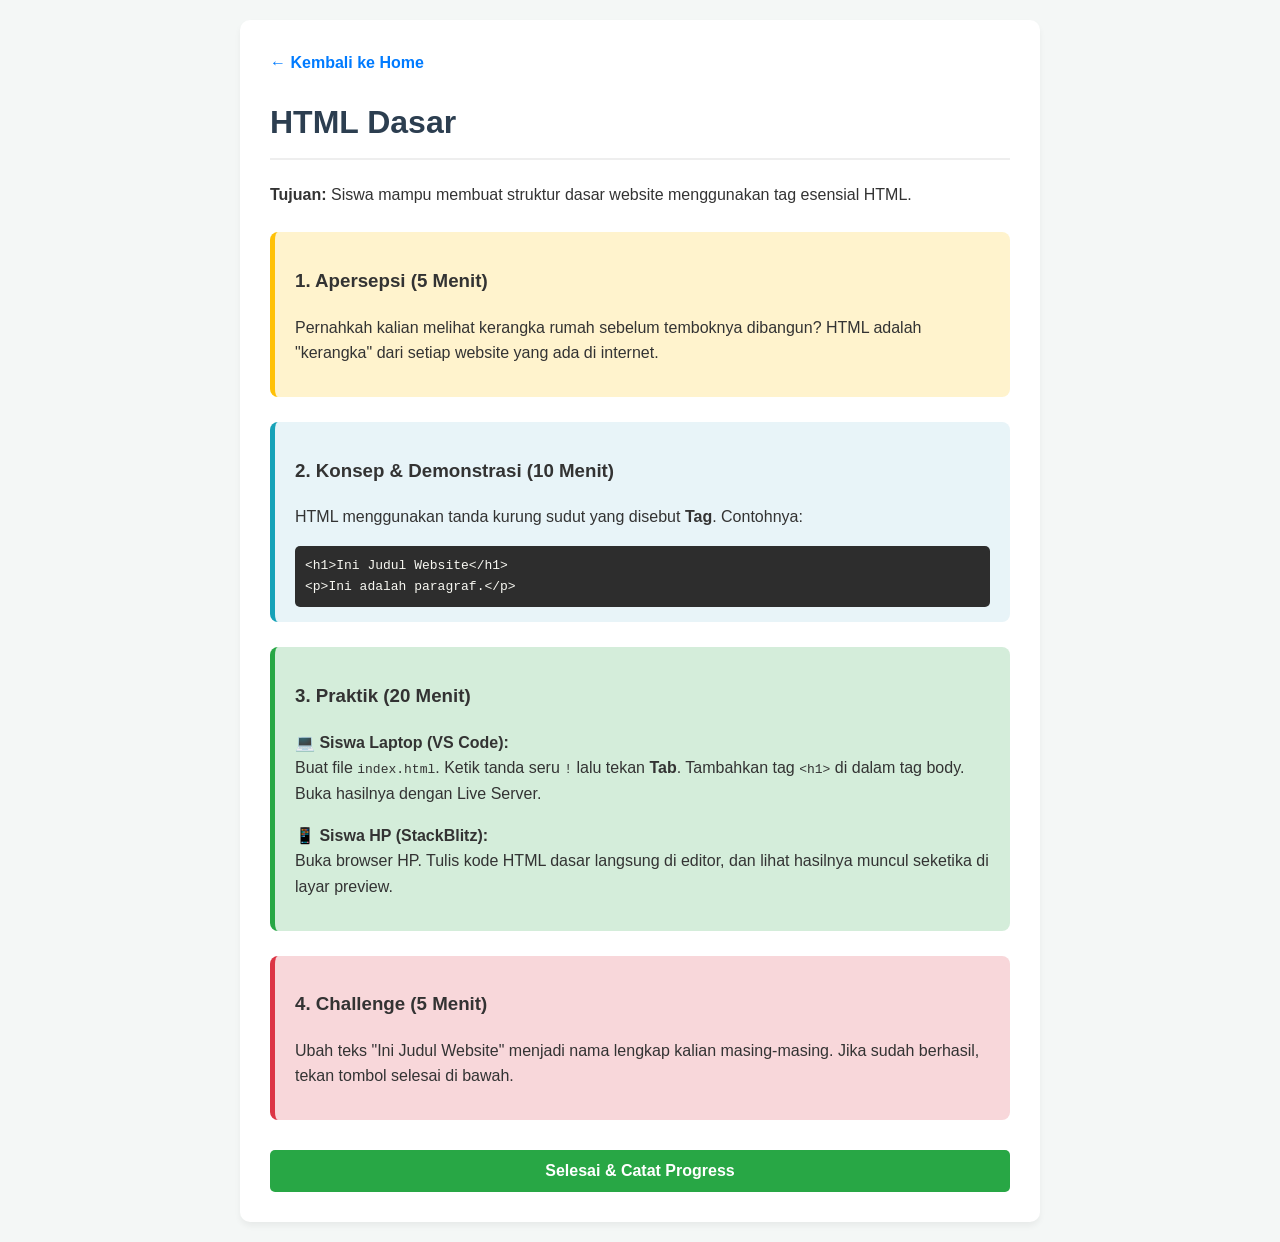
==== materi/html-dasar.html @ 8530c20d "Portal versi 0" ====
<!DOCTYPE html>
<html lang="id">
<head>
    <meta charset="UTF-8">
    <meta name="viewport" content="width=device-width, initial-scale=1.0">
    <title>HTML Dasar | Fajar Hadil</title>
    <style>
        /* CSS sederhana khusus untuk layout materi */
        body { font-family: 'Segoe UI', Tahoma, sans-serif; line-height: 1.6; padding: 20px; max-width: 800px; margin: auto; background: #f4f7f6; color: #333;}
        .container { background: white; padding: 30px; border-radius: 10px; box-shadow: 0 4px 6px rgba(0,0,0,0.05); }
        h1 { color: #2c3e50; border-bottom: 2px solid #eee; padding-bottom: 10px; }
        .back-link { text-decoration: none; color: #007bff; font-weight: bold; }
        .section { margin-top: 25px; padding: 15px 20px; border-radius: 8px; }
        
        /* Warna latar berdasarkan jenis aktivitas pedagogis */
        .apersepsi { background: #fff3cd; border-left: 5px solid #ffc107; }
        .konsep { background: #e8f4f8; border-left: 5px solid #17a2b8; }
        .praktik { background: #d4edda; border-left: 5px solid #28a745; }
        .kuis { background: #f8d7da; border-left: 5px solid #dc3545; }
        
        .code-block { background: #2d2d2d; color: #f8f8f2; padding: 10px; border-radius: 5px; overflow-x: auto; font-family: monospace; }
        .btn-finish { display: block; width: 100%; text-align: center; padding: 12px; background: #28a745; color: white; text-decoration: none; border-radius: 5px; margin-top: 30px; cursor: pointer; border: none; font-size: 16px; font-weight: bold; }
        .btn-finish:hover { background: #218838; }
    </style>
</head>
<body>

    <div class="container">
        <a href="../index.html" class="back-link">← Kembali ke Home</a>
        
        <h1>HTML Dasar</h1>
        <p><strong>Tujuan:</strong> Siswa mampu membuat struktur dasar website menggunakan tag esensial HTML.</p>

        <div class="section apersepsi">
            <h3>1. Apersepsi (5 Menit)</h3>
            <p>Pernahkah kalian melihat kerangka rumah sebelum temboknya dibangun? HTML adalah "kerangka" dari setiap website yang ada di internet.</p>
        </div>

        <div class="section konsep">
            <h3>2. Konsep & Demonstrasi (10 Menit)</h3>
            <p>HTML menggunakan tanda kurung sudut yang disebut <strong>Tag</strong>. Contohnya:</p>
            <div class="code-block">
&lt;h1&gt;Ini Judul Website&lt;/h1&gt;<br>
&lt;p&gt;Ini adalah paragraf.&lt;/p&gt;
            </div>
        </div>

        <div class="section praktik">
            <h3>3. Praktik (20 Menit)</h3>
            <p><strong>💻 Siswa Laptop (VS Code):</strong><br>
            Buat file <code>index.html</code>. Ketik tanda seru <code>!</code> lalu tekan <strong>Tab</strong>. Tambahkan tag <code>&lt;h1&gt;</code> di dalam tag body. Buka hasilnya dengan Live Server.</p>
            
            <p><strong>📱 Siswa HP (StackBlitz):</strong><br>
            Buka browser HP. Tulis kode HTML dasar langsung di editor, dan lihat hasilnya muncul seketika di layar preview.</p>
        </div>

        <div class="section kuis">
            <h3>4. Challenge (5 Menit)</h3>
            <p>Ubah teks "Ini Judul Website" menjadi nama lengkap kalian masing-masing. Jika sudah berhasil, tekan tombol selesai di bawah.</p>
        </div>

        <!-- Tombol ini nanti akan dihubungkan ke Google Sheets -->
        <button class="btn-finish" onclick="simpanProgress()">Selesai & Catat Progress</button>
    </div>

    <!-- Script sementara untuk testing tombol -->
    <script>
        function simpanProgress() {
            alert("Mantap! Nanti tombol ini akan mengirim data ke Google Sheets.");
        }
    </script>
</body>
</html>
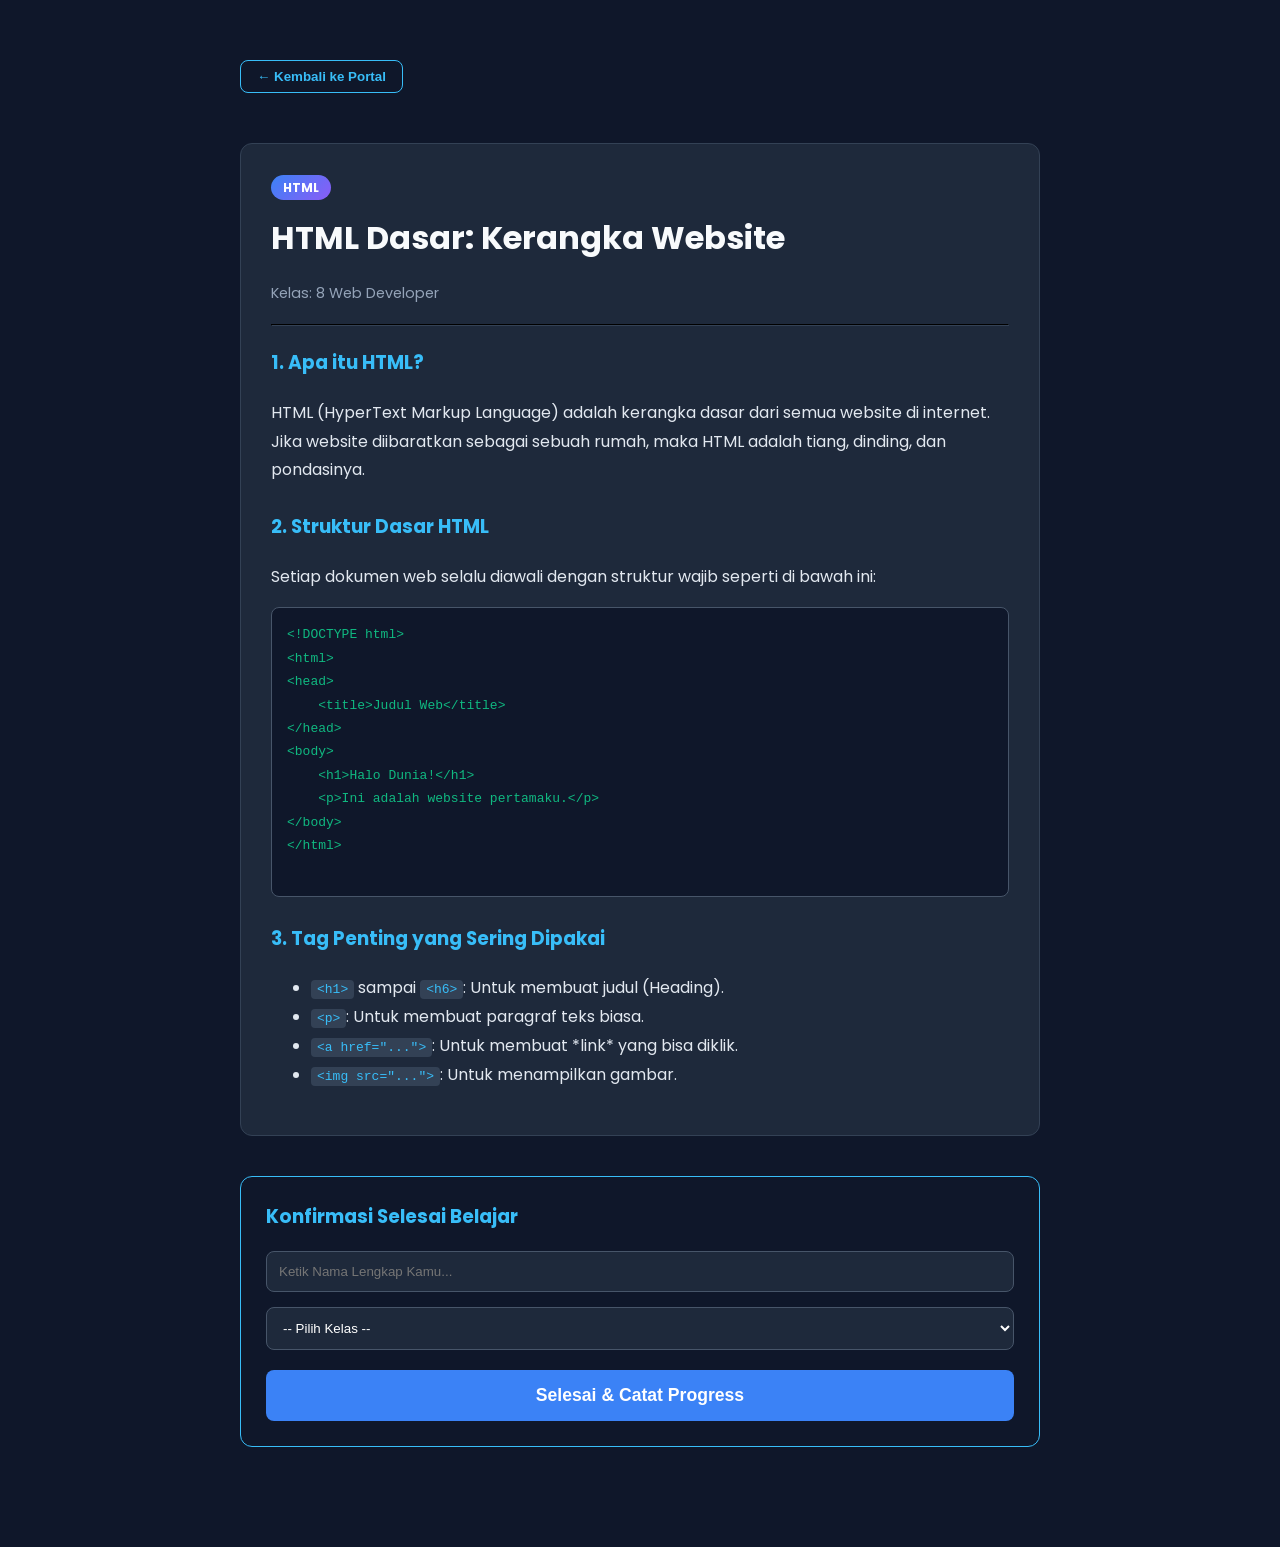
==== commit c8f1a822: "Mengaktifkan sistem tracking progress siswa ke Google Sheets" ====
--- a/materi/html-dasar.html
+++ b/materi/html-dasar.html
@@ -3,71 +3,72 @@
 <head>
     <meta charset="UTF-8">
     <meta name="viewport" content="width=device-width, initial-scale=1.0">
-    <title>HTML Dasar | Fajar Hadil</title>
+    <title>HTML Dasar - Web Dev</title>
+    <link rel="stylesheet" href="../assets/css/main.css">
     <style>
-        /* CSS sederhana khusus untuk layout materi */
-        body { font-family: 'Segoe UI', Tahoma, sans-serif; line-height: 1.6; padding: 20px; max-width: 800px; margin: auto; background: #f4f7f6; color: #333;}
-        .container { background: white; padding: 30px; border-radius: 10px; box-shadow: 0 4px 6px rgba(0,0,0,0.05); }
-        h1 { color: #2c3e50; border-bottom: 2px solid #eee; padding-bottom: 10px; }
-        .back-link { text-decoration: none; color: #007bff; font-weight: bold; }
-        .section { margin-top: 25px; padding: 15px 20px; border-radius: 8px; }
-        
-        /* Warna latar berdasarkan jenis aktivitas pedagogis */
-        .apersepsi { background: #fff3cd; border-left: 5px solid #ffc107; }
-        .konsep { background: #e8f4f8; border-left: 5px solid #17a2b8; }
-        .praktik { background: #d4edda; border-left: 5px solid #28a745; }
-        .kuis { background: #f8d7da; border-left: 5px solid #dc3545; }
-        
-        .code-block { background: #2d2d2d; color: #f8f8f2; padding: 10px; border-radius: 5px; overflow-x: auto; font-family: monospace; }
-        .btn-finish { display: block; width: 100%; text-align: center; padding: 12px; background: #28a745; color: white; text-decoration: none; border-radius: 5px; margin-top: 30px; cursor: pointer; border: none; font-size: 16px; font-weight: bold; }
-        .btn-finish:hover { background: #218838; }
+        .materi-container { max-width: 800px; margin: 0 auto; padding: 20px; }
+        .content-box { background: #1e293b; padding: 30px; border-radius: 12px; border: 1px solid #334155; margin-top: 20px; }
+        code { background: #334155; padding: 2px 6px; border-radius: 4px; color: #38bdf8; }
+        pre { background: #0f172a; padding: 15px; border-radius: 8px; border: 1px solid #475569; overflow-x: auto; color: #10b981; }
     </style>
 </head>
 <body>
+    <div class="materi-container">
+        <!-- Tombol Kembali -->
+        <button class="back-btn" onclick="window.location.href='../index.html'">← Kembali ke Portal</button>
+        
+        <!-- Isi Materi -->
+        <div class="content-box">
+            <span class="badge">HTML</span>
+            <h1 style="color: #f8fafc; margin-top: 15px;">HTML Dasar: Kerangka Website</h1>
+            <p style="color: #94a3b8; font-size: 0.9rem;">Kelas: 8 Web Developer</p>
+            
+            <hr style="border-color: #334155; margin: 20px 0;">
+            
+            <div style="line-height: 1.8; color: #e2e8f0;">
+                <h3 style="color: #38bdf8;">1. Apa itu HTML?</h3>
+                <p>HTML (HyperText Markup Language) adalah kerangka dasar dari semua website di internet. Jika website diibaratkan sebagai sebuah rumah, maka HTML adalah tiang, dinding, dan pondasinya.</p>
+                
+                <h3 style="color: #38bdf8; margin-top: 25px;">2. Struktur Dasar HTML</h3>
+                <p>Setiap dokumen web selalu diawali dengan struktur wajib seperti di bawah ini:</p>
+                <pre>
+&lt;!DOCTYPE html&gt;
+&lt;html&gt;
+&lt;head&gt;
+    &lt;title&gt;Judul Web&lt;/title&gt;
+&lt;/head&gt;
+&lt;body&gt;
+    &lt;h1&gt;Halo Dunia!&lt;/h1&gt;
+    &lt;p&gt;Ini adalah website pertamaku.&lt;/p&gt;
+&lt;/body&gt;
+&lt;/html&gt;
+                </pre>
 
-    <div class="container">
-        <a href="../index.html" class="back-link">← Kembali ke Home</a>
-        
-        <h1>HTML Dasar</h1>
-        <p><strong>Tujuan:</strong> Siswa mampu membuat struktur dasar website menggunakan tag esensial HTML.</p>
-
-        <div class="section apersepsi">
-            <h3>1. Apersepsi (5 Menit)</h3>
-            <p>Pernahkah kalian melihat kerangka rumah sebelum temboknya dibangun? HTML adalah "kerangka" dari setiap website yang ada di internet.</p>
-        </div>
-
-        <div class="section konsep">
-            <h3>2. Konsep & Demonstrasi (10 Menit)</h3>
-            <p>HTML menggunakan tanda kurung sudut yang disebut <strong>Tag</strong>. Contohnya:</p>
-            <div class="code-block">
-&lt;h1&gt;Ini Judul Website&lt;/h1&gt;<br>
-&lt;p&gt;Ini adalah paragraf.&lt;/p&gt;
+                <h3 style="color: #38bdf8; margin-top: 25px;">3. Tag Penting yang Sering Dipakai</h3>
+                <ul>
+                    <li><code>&lt;h1&gt;</code> sampai <code>&lt;h6&gt;</code>: Untuk membuat judul (Heading).</li>
+                    <li><code>&lt;p&gt;</code>: Untuk membuat paragraf teks biasa.</li>
+                    <li><code>&lt;a href="..."&gt;</code>: Untuk membuat *link* yang bisa diklik.</li>
+                    <li><code>&lt;img src="..."&gt;</code>: Untuk menampilkan gambar.</li>
+                </ul>
             </div>
         </div>
 
-        <div class="section praktik">
-            <h3>3. Praktik (20 Menit)</h3>
-            <p><strong>💻 Siswa Laptop (VS Code):</strong><br>
-            Buat file <code>index.html</code>. Ketik tanda seru <code>!</code> lalu tekan <strong>Tab</strong>. Tambahkan tag <code>&lt;h1&gt;</code> di dalam tag body. Buka hasilnya dengan Live Server.</p>
+        <!-- Formulir Pencatat Progress -->
+        <div style="background: #0f172a; padding: 25px; border-radius: 12px; border: 1px solid #38bdf8; margin-top: 40px; margin-bottom: 40px;">
+            <h3 style="color: #38bdf8; margin-top: 0; margin-bottom: 20px;">Konfirmasi Selesai Belajar</h3>
+            <input type="text" id="nama-siswa" placeholder="Ketik Nama Lengkap Kamu..." style="width: 100%; padding: 12px; margin-bottom: 15px; border-radius: 8px; border: 1px solid #475569; background: #1e293b; color: white; box-sizing: border-box;">
             
-            <p><strong>📱 Siswa HP (StackBlitz):</strong><br>
-            Buka browser HP. Tulis kode HTML dasar langsung di editor, dan lihat hasilnya muncul seketika di layar preview.</p>
+            <select id="kelas-siswa" style="width: 100%; padding: 12px; margin-bottom: 20px; border-radius: 8px; border: 1px solid #475569; background: #1e293b; color: white; box-sizing: border-box;">
+                <option value="">-- Pilih Kelas --</option>
+                <option value="VIII Web Dev">Kelas 8 Web Dev</option>
+            </select>
+            
+            <button id="btn-selesai" onclick="catatProgress('HTML Dasar')" style="width: 100%; padding: 15px; background: #3b82f6; color: white; border: none; border-radius: 8px; font-weight: bold; font-size: 1.1rem; cursor: pointer;">Selesai & Catat Progress</button>
         </div>
-
-        <div class="section kuis">
-            <h3>4. Challenge (5 Menit)</h3>
-            <p>Ubah teks "Ini Judul Website" menjadi nama lengkap kalian masing-masing. Jika sudah berhasil, tekan tombol selesai di bawah.</p>
-        </div>
-
-        <!-- Tombol ini nanti akan dihubungkan ke Google Sheets -->
-        <button class="btn-finish" onclick="simpanProgress()">Selesai & Catat Progress</button>
     </div>
 
-    <!-- Script sementara untuk testing tombol -->
-    <script>
-        function simpanProgress() {
-            alert("Mantap! Nanti tombol ini akan mengirim data ke Google Sheets.");
-        }
-    </script>
+    <!-- Panggil app.js -->
+    <script src="../assets/js/app.js"></script>
 </body>
 </html>
--- a/assets/css/main.css
+++ b/assets/css/main.css
@@ -0,0 +1,29 @@
+@import url('https://fonts.googleapis.com/css2?family=Poppins:wght@400;500;600;700&display=swap');
+        
+        body { font-family: 'Poppins', sans-serif; background-color: #0f172a; color: #e2e8f0; margin: 0; padding: 40px 20px; }
+        header { text-align: center; margin-bottom: 50px; }
+        header h1 { font-size: 2.5rem; color: #38bdf8; margin-bottom: 10px; text-transform: uppercase; letter-spacing: 1.5px; text-shadow: 0 0 15px rgba(56, 189, 248, 0.4); }
+        header p { color: #94a3b8; font-size: 1.1rem; }
+        
+        .container { max-width: 1000px; margin: 0 auto; }
+        .grid { display: grid; grid-template-columns: repeat(auto-fill, minmax(280px, 1fr)); gap: 20px; }
+        
+        /* Tombol Gerbang Kelas */
+        .gate-btn { background: #1e293b; border: 2px solid #334155; padding: 30px 20px; border-radius: 16px; color: #f8fafc; font-size: 1.2rem; font-weight: 600; cursor: pointer; transition: all 0.3s ease; display: flex; flex-direction: column; align-items: center; gap: 15px; }
+        .gate-btn:hover { border-color: #38bdf8; transform: translateY(-5px); box-shadow: 0 10px 25px -5px rgba(56, 189, 248, 0.3); }
+        .gate-icon { font-size: 3.5rem; }
+
+        /* Kartu Materi */
+        .card { background: #1e293b; padding: 25px; border-radius: 16px; border: 1px solid #334155; display: flex; flex-direction: column; transition: transform 0.2s; }
+        .card:hover { transform: translateY(-3px); border-color: #10b981; }
+        .card h3 { margin: 15px 0 10px; color: #f8fafc; }
+        .card p { font-size: 0.9rem; color: #94a3b8; flex-grow: 1; line-height: 1.5; margin-bottom: 20px; }
+        .badge { background: linear-gradient(135deg, #3b82f6, #8b5cf6); color: white; padding: 4px 12px; border-radius: 20px; font-size: 12px; align-self: flex-start; font-weight: bold; }
+        .btn-masuk { padding: 12px; background: linear-gradient(to right, #10b981, #059669); color: white; text-align: center; text-decoration: none; border-radius: 8px; font-weight: bold; text-transform: uppercase; letter-spacing: 1px; }
+        .btn-masuk:hover { background: linear-gradient(to right, #34d399, #10b981); }
+        
+        /* Navigasi */
+        .back-btn { background: transparent; color: #38bdf8; border: 1px solid #38bdf8; padding: 8px 16px; border-radius: 8px; cursor: pointer; margin-bottom: 30px; display: inline-block; font-weight: bold; transition: 0.2s; }
+        .back-btn:hover { background: #38bdf8; color: #0f172a; }
+        
+        .hidden { display: none !important; }
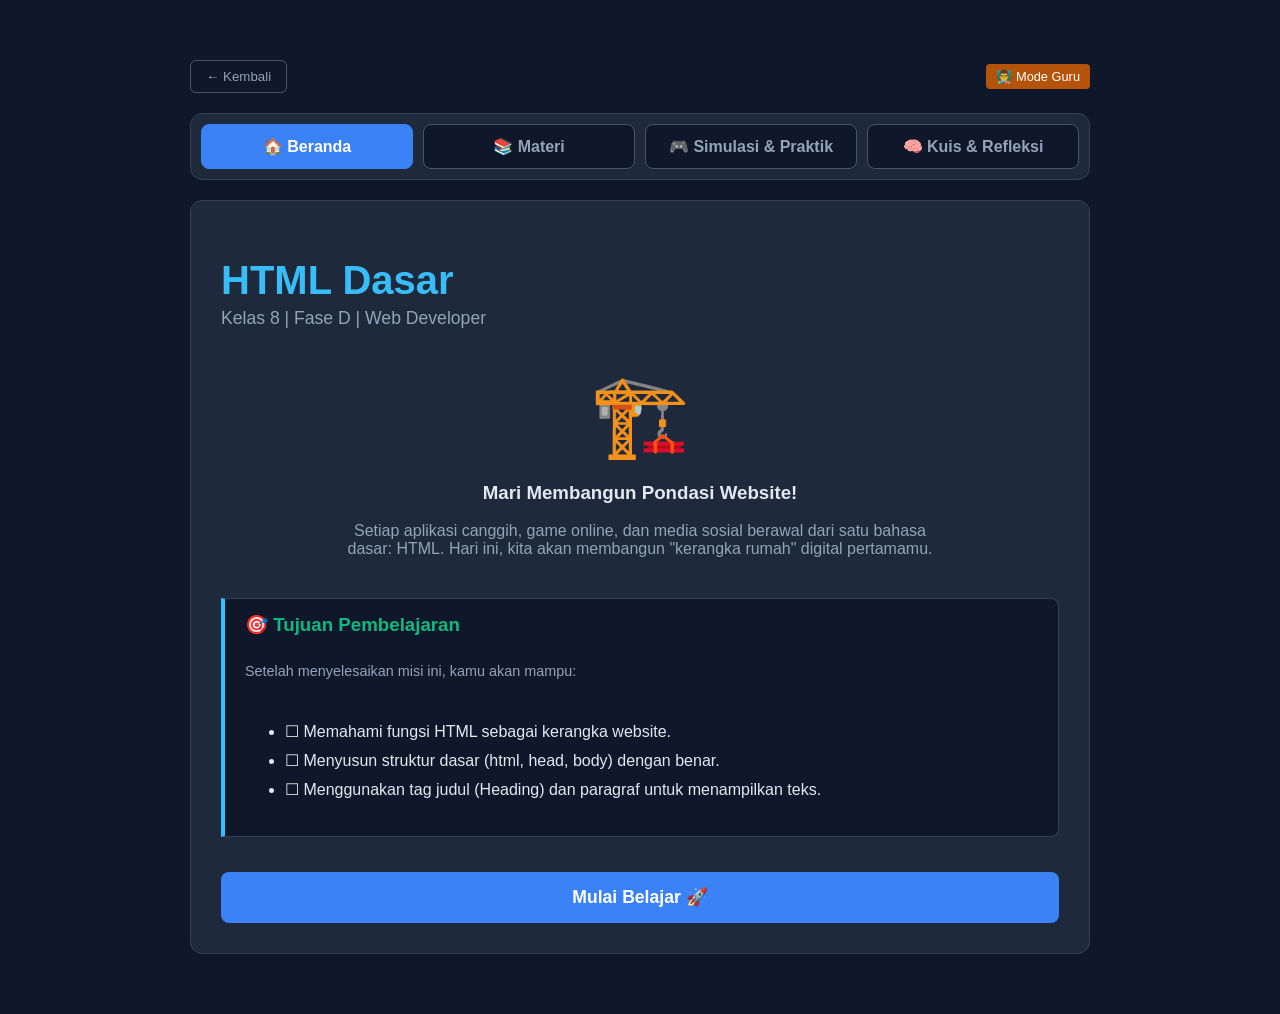
==== commit b264f5eb: "tes materi 1" ====
--- a/materi/html-dasar.html
+++ b/materi/html-dasar.html
@@ -3,72 +3,339 @@
 <head>
     <meta charset="UTF-8">
     <meta name="viewport" content="width=device-width, initial-scale=1.0">
-    <title>HTML Dasar - Web Dev</title>
+    <title>HTML Dasar - MPI Web Dev</title>
     <link rel="stylesheet" href="../assets/css/main.css">
     <style>
-        .materi-container { max-width: 800px; margin: 0 auto; padding: 20px; }
-        .content-box { background: #1e293b; padding: 30px; border-radius: 12px; border: 1px solid #334155; margin-top: 20px; }
-        code { background: #334155; padding: 2px 6px; border-radius: 4px; color: #38bdf8; }
-        pre { background: #0f172a; padding: 15px; border-radius: 8px; border: 1px solid #475569; overflow-x: auto; color: #10b981; }
+        /* === DESAIN APLIKASI MPI === */
+        body { background-color: #0f172a; color: #e2e8f0; font-family: 'Segoe UI', Tahoma, Geneva, Verdana, sans-serif; }
+        .mpi-container { max-width: 900px; margin: 0 auto; padding: 20px; }
+        
+        /* Navigasi Tab */
+        .tab-nav { display: flex; gap: 10px; flex-wrap: wrap; margin-bottom: 20px; background: #1e293b; padding: 10px; border-radius: 12px; border: 1px solid #334155; }
+        .tab-btn { flex: 1; min-width: 120px; padding: 12px; background: #0f172a; color: #94a3b8; border: 1px solid #475569; border-radius: 8px; cursor: pointer; font-weight: bold; transition: 0.3s; text-align: center; }
+        .tab-btn.active { background: #3b82f6; color: white; border-color: #3b82f6; }
+        .tab-btn:hover:not(.active) { background: #334155; color: white; }
+        
+        /* Konten Tab */
+        .tab-content { display: none; background: #1e293b; padding: 30px; border-radius: 12px; border: 1px solid #334155; animation: fadeIn 0.5s ease; }
+        .tab-content.active { display: block; }
+        @keyframes fadeIn { from { opacity: 0; transform: translateY(10px); } to { opacity: 1; transform: translateY(0); } }
+
+        /* Komponen Materi */
+        .card { background: #0f172a; border-left: 4px solid #38bdf8; padding: 15px 20px; margin: 15px 0; border-radius: 0 8px 8px 0; }
+        .highlight { color: #f472b6; font-family: monospace; background: #334155; padding: 2px 6px; border-radius: 4px; }
+        
+        /* Simulasi */
+        .sim-area { background: #0f172a; border: 2px dashed #475569; border-radius: 12px; padding: 20px; min-height: 200px; display: flex; flex-direction: column; gap: 10px; transition: 0.3s; }
+        .sim-part { padding: 15px; border-radius: 8px; text-align: center; font-weight: bold; display: none; animation: fadeIn 0.5s ease; }
+        .btn-sim { background: #10b981; color: white; border: none; padding: 10px 15px; border-radius: 6px; cursor: pointer; font-weight: bold; margin: 5px; flex: 1; }
+        .btn-sim:hover { background: #059669; }
+        
+        /* Kuis & Refleksi */
+        .quiz-card { background: #0f172a; padding: 20px; border-radius: 8px; border: 1px solid #475569; margin-bottom: 20px; }
+        .quiz-card h4 { margin-top: 0; color: #38bdf8; }
+        .quiz-badge { font-size: 0.8rem; padding: 3px 8px; border-radius: 12px; background: #334155; color: #fbbf24; margin-left: 10px; }
+        .option-label { display: block; padding: 12px; margin: 8px 0; background: #1e293b; border: 1px solid #475569; border-radius: 6px; cursor: pointer; transition: 0.2s; }
+        .option-label:hover { background: #334155; border-color: #38bdf8; }
+        
+        /* Live Editor */
+        .editor-container { display: flex; gap: 15px; flex-wrap: wrap; margin-top: 15px; }
+        .editor-box { flex: 1; min-width: 300px; display: flex; flex-direction: column; }
+        .editor-box textarea { width: 100%; height: 200px; background: #0f172a; color: #10b981; border: 1px solid #475569; border-radius: 8px; padding: 15px; font-family: monospace; font-size: 14px; resize: vertical; }
+        .editor-box iframe { width: 100%; height: 200px; background: #ffffff; border: 1px solid #475569; border-radius: 8px; }
+
+        /* Mode Guru */
+        .teacher-mode { background: #451a03; border: 1px solid #b45309; padding: 15px; border-radius: 8px; margin-bottom: 20px; display: none; }
     </style>
 </head>
 <body>
-    <div class="materi-container">
-        <!-- Tombol Kembali -->
-        <button class="back-btn" onclick="window.location.href='../index.html'">← Kembali ke Portal</button>
-        
-        <!-- Isi Materi -->
-        <div class="content-box">
-            <span class="badge">HTML</span>
-            <h1 style="color: #f8fafc; margin-top: 15px;">HTML Dasar: Kerangka Website</h1>
-            <p style="color: #94a3b8; font-size: 0.9rem;">Kelas: 8 Web Developer</p>
-            
-            <hr style="border-color: #334155; margin: 20px 0;">
-            
-            <div style="line-height: 1.8; color: #e2e8f0;">
-                <h3 style="color: #38bdf8;">1. Apa itu HTML?</h3>
-                <p>HTML (HyperText Markup Language) adalah kerangka dasar dari semua website di internet. Jika website diibaratkan sebagai sebuah rumah, maka HTML adalah tiang, dinding, dan pondasinya.</p>
+    <div class="mpi-container">
+        <!-- Header -->
+        <div style="display: flex; justify-content: space-between; align-items: center; margin-bottom: 20px;">
+            <button onclick="window.location.href='../index.html'" style="background: transparent; border: 1px solid #475569; color: #94a3b8; padding: 8px 15px; border-radius: 6px; cursor: pointer;">← Kembali</button>
+            <button onclick="toggleTeacherMode()" style="background: #b45309; color: white; border: none; padding: 5px 10px; border-radius: 4px; font-size: 0.8rem; cursor: pointer;">👨‍🏫 Mode Guru</button>
+        </div>
+
+        <!-- Panel Mode Guru -->
+        <div class="teacher-mode" id="teacher-mode">
+            <h4 style="color: #fbbf24; margin-top: 0;">👨‍🏫 Catatan untuk Guru</h4>
+            <ul style="color: #fdba74; font-size: 0.9rem; margin-bottom: 0;">
+                <li><strong>Alokasi Waktu:</strong> 2x40 Menit (1 Pertemuan).</li>
+                <li><strong>Fokus Utama:</strong> Siswa memahami hierarki tag (HTML > Head & Body).</li>
+                <li><strong>Miskonsepsi Umum:</strong> Siswa sering lupa tag penutup <code>&lt;/tag&gt;</code> atau tertukar menaruh teks yang ingin ditampilkan di dalam <code>&lt;head&gt;</code>.</li>
+            </ul>
+        </div>
+
+        <!-- Navigasi Tab -->
+        <div class="tab-nav">
+            <div class="tab-btn active" onclick="bukaTab(event, 'tab-beranda')">🏠 Beranda</div>
+            <div class="tab-btn" onclick="bukaTab(event, 'tab-materi')">📚 Materi</div>
+            <div class="tab-btn" onclick="bukaTab(event, 'tab-simulasi')">🎮 Simulasi & Praktik</div>
+            <div class="tab-btn" onclick="bukaTab(event, 'tab-kuis')">🧠 Kuis & Refleksi</div>
+        </div>
+
+        <!-- TAB 1: BERANDA -->
+        <div id="tab-beranda" class="tab-content active">
+            <h1 style="color: #38bdf8; font-size: 2.5rem; margin-bottom: 5px;">HTML Dasar</h1>
+            <p style="color: #94a3b8; font-size: 1.1rem; margin-top: 0;">Kelas 8 | Fase D | Web Developer</p>
+            
+            <div style="text-align: center; margin: 40px 0;">
+                <div style="font-size: 5rem;">🏗️</div>
+                <h3 style="color: #e2e8f0;">Mari Membangun Pondasi Website!</h3>
+                <p style="max-width: 600px; margin: 0 auto; color: #94a3b8;">Setiap aplikasi canggih, game online, dan media sosial berawal dari satu bahasa dasar: HTML. Hari ini, kita akan membangun "kerangka rumah" digital pertamamu.</p>
+            </div>
+
+            <div class="card">
+                <h3 style="color: #10b981; margin-top: 0;">🎯 Tujuan Pembelajaran</h3>
+                <p>Setelah menyelesaikan misi ini, kamu akan mampu:</p>
+                <ul style="line-height: 1.8;">
+                    <li>☐ Memahami fungsi HTML sebagai kerangka website.</li>
+                    <li>☐ Menyusun struktur dasar (html, head, body) dengan benar.</li>
+                    <li>☐ Menggunakan tag judul (Heading) dan paragraf untuk menampilkan teks.</li>
+                </ul>
+            </div>
+            
+            <button onclick="bukaTab(null, 'tab-materi')" style="width: 100%; padding: 15px; background: #3b82f6; color: white; border: none; border-radius: 8px; font-size: 1.1rem; font-weight: bold; cursor: pointer; margin-top: 20px;">Mulai Belajar 🚀</button>
+        </div>
+
+        <!-- TAB 2: MATERI -->
+        <div id="tab-materi" class="tab-content">
+            <h2 style="color: #38bdf8;">📚 Teori: Struktur Anatomi HTML</h2>
+            <p><strong>HTML (HyperText Markup Language)</strong> bukanlah bahasa pemrograman yang rumit, melainkan bahasa *Markup* (penanda). Tugas utamanya adalah memberi tahu browser (seperti Chrome) struktur halaman web.</p>
+
+            <div class="card" style="border-color: #fbbf24;">
+                <h3 style="color: #fbbf24; margin-top: 0;">📌 Konsep "Manusia HTML"</h3>
+                <p>Cara paling gampang mengingat struktur HTML adalah dengan membayangkannya seperti tubuh manusia atau rumah:</p>
+                <ul>
+                    <li><span class="highlight">&lt;html&gt;</span> : Kulit terluar yang membungkus seluruh tubuh.</li>
+                    <li><span class="highlight">&lt;head&gt;</span> : Otak / Kepala. Berisi pikiran rahasia (judul tab browser, koneksi sistem) yang tidak terlihat langsung oleh orang lain.</li>
+                    <li><span class="highlight">&lt;body&gt;</span> : Tubuh. Segala sesuatu yang BISA DILIHAT pengunjung (teks, gambar, tombol) wajib ditaruh di sini.</li>
+                </ul>
+            </div>
+
+            <div class="card" style="border-color: #10b981;">
+                <h3 style="color: #10b981; margin-top: 0;">✍️ Tag Wajib Pemula</h3>
+                <p>Saat mengisi bagian <code>&lt;body&gt;</code>, kita menggunakan tag (penanda):</p>
+                <div style="background: #0f172a; padding: 15px; border-radius: 8px;">
+                    <code>&lt;h1&gt; Ini Judul Utama &lt;/h1&gt;</code><br><br>
+                    <code>&lt;p&gt; Ini adalah sebuah paragraf biasa. &lt;/p&gt;</code>
+                </div>
+                <p style="font-size: 0.9rem; color: #fbbf24; margin-top: 10px;">⚠️ <strong>Awas Kesalahan Umum:</strong> Jangan lupa garis miring (slash <code>/</code>) pada tag penutup!</p>
+            </div>
+            
+            <div style="display: flex; justify-content: space-between; margin-top: 30px;">
+                <button onclick="bukaTab(null, 'tab-beranda')" class="btn-sim" style="background: #475569;">← Kembali</button>
+                <button onclick="bukaTab(null, 'tab-simulasi')" class="btn-sim" style="background: #3b82f6;">Lanjut ke Simulasi →</button>
+            </div>
+        </div>
+
+        <!-- TAB 3: SIMULASI & PRAKTIK -->
+        <div id="tab-simulasi" class="tab-content">
+            <h2 style="color: #38bdf8;">🎮 Simulasi Struktur HTML</h2>
+            <p>Ayo kita rakit anatomi HTML! Tekan tombol di bawah secara berurutan untuk melihat bagaimana struktur terbentuk.</p>
+            
+            <div style="display: flex; flex-wrap: wrap; gap: 10px; margin-bottom: 20px;">
+                <button class="btn-sim" onclick="tambahBagian('html')">1. Buat &lt;html&gt;</button>
+                <button class="btn-sim" onclick="tambahBagian('head')">2. Pasang &lt;head&gt;</button>
+                <button class="btn-sim" onclick="tambahBagian('body')">3. Pasang &lt;body&gt;</button>
+                <button class="btn-sim" style="background: #ef4444;" onclick="resetSimulasi()">Reset</button>
+            </div>
+
+            <div class="sim-area" id="sim-area">
+                <!-- Elemen akan muncul via JavaScript -->
+            </div>
+
+            <!-- Live Coding -->
+            <h3 style="margin-top: 40px; color: #10b981;">💻 Misi Live Coding</h3>
+            <p>Kerangka sudah siap! Sekarang, tambahkan tag <code>&lt;h1&gt;</code> (Judul) dan <code>&lt;p&gt;</code> (Paragraf) di dalam tag <code>&lt;body&gt;</code>.</p>
+            
+            <div class="editor-container">
+                <div class="editor-box">
+                    <label style="margin-bottom: 5px; color: #38bdf8;">Kode HTML:</label>
+                    <textarea id="html-editor" onkeyup="updateLiveHTML()">
+<html>
+  <head>
+    <title>Web Pertamaku</title>
+  </head>
+  <body>
+    <!-- Hapus teks ini dan ketik <h1> namamu di sini -->
+
+    
+  </body>
+</html>
+                    </textarea>
+                </div>
+                <div class="editor-box">
+                    <label style="margin-bottom: 5px; color: #10b981;">Hasil Browser:</label>
+                    <iframe id="live-preview"></iframe>
+                </div>
+            </div>
+
+            <div style="display: flex; justify-content: space-between; margin-top: 30px;">
+                <button onclick="bukaTab(null, 'tab-materi')" class="btn-sim" style="background: #475569;">← Kembali</button>
+                <button onclick="bukaTab(null, 'tab-kuis')" class="btn-sim" style="background: #3b82f6;">Lanjut Ujian Akhir →</button>
+            </div>
+        </div>
+
+        <!-- TAB 4: KUIS & REFLEKSI -->
+        <div id="tab-kuis" class="tab-content">
+            <h2 style="color: #38bdf8;">🧠 Kuis Pemahaman</h2>
+            <p style="color: #94a3b8;">Buktikan kamu sudah siap menjadi Web Developer!</p>
+
+            <div id="quiz-area">
+                <!-- Soal 1 -->
+                <div class="quiz-card" id="q1-card">
+                    <h4>1. Semua teks, gambar, dan tombol yang ingin kita perlihatkan kepada pengunjung website, harus diletakkan di dalam tag apa? <span class="quiz-badge">🟢 Level 1</span></h4>
+                    <label class="option-label"><input type="radio" name="q1" value="a"> a) &lt;head&gt;</label>
+                    <label class="option-label"><input type="radio" name="q1" value="b"> b) &lt;body&gt;</label>
+                    <label class="option-label"><input type="radio" name="q1" value="c"> c) &lt;title&gt;</label>
+                </div>
+
+                <!-- Soal 2 -->
+                <div class="quiz-card" id="q2-card">
+                    <h4>2. Perhatikan kode ini: <code>&lt;h1&gt; Selamat Datang</code>. Apa kesalahan pada kode tersebut? <span class="quiz-badge">🟡 Level 2</span></h4>
+                    <label class="option-label"><input type="radio" name="q2" value="a"> a) Kurang besar hurufnya</label>
+                    <label class="option-label"><input type="radio" name="q2" value="b"> b) Tag tidak ditutup dengan &lt;/h1&gt;</label>
+                    <label class="option-label"><input type="radio" name="q2" value="c"> c) Seharusnya menggunakan kurung kurawal { }</label>
+                </div>
+
+                <button onclick="hitungKuis()" style="background: #10b981; color: white; border: none; padding: 12px 20px; border-radius: 8px; font-weight: bold; cursor: pointer; width: 100%; margin-bottom: 20px;">Cek Hasil Kuis</button>
                 
-                <h3 style="color: #38bdf8; margin-top: 25px;">2. Struktur Dasar HTML</h3>
-                <p>Setiap dokumen web selalu diawali dengan struktur wajib seperti di bawah ini:</p>
-                <pre>
-&lt;!DOCTYPE html&gt;
-&lt;html&gt;
-&lt;head&gt;
-    &lt;title&gt;Judul Web&lt;/title&gt;
-&lt;/head&gt;
-&lt;body&gt;
-    &lt;h1&gt;Halo Dunia!&lt;/h1&gt;
-    &lt;p&gt;Ini adalah website pertamaku.&lt;/p&gt;
-&lt;/body&gt;
-&lt;/html&gt;
-                </pre>
-
-                <h3 style="color: #38bdf8; margin-top: 25px;">3. Tag Penting yang Sering Dipakai</h3>
-                <ul>
-                    <li><code>&lt;h1&gt;</code> sampai <code>&lt;h6&gt;</code>: Untuk membuat judul (Heading).</li>
-                    <li><code>&lt;p&gt;</code>: Untuk membuat paragraf teks biasa.</li>
-                    <li><code>&lt;a href="..."&gt;</code>: Untuk membuat *link* yang bisa diklik.</li>
-                    <li><code>&lt;img src="..."&gt;</code>: Untuk menampilkan gambar.</li>
-                </ul>
-            </div>
-        </div>
-
-        <!-- Formulir Pencatat Progress -->
-        <div style="background: #0f172a; padding: 25px; border-radius: 12px; border: 1px solid #38bdf8; margin-top: 40px; margin-bottom: 40px;">
-            <h3 style="color: #38bdf8; margin-top: 0; margin-bottom: 20px;">Konfirmasi Selesai Belajar</h3>
-            <input type="text" id="nama-siswa" placeholder="Ketik Nama Lengkap Kamu..." style="width: 100%; padding: 12px; margin-bottom: 15px; border-radius: 8px; border: 1px solid #475569; background: #1e293b; color: white; box-sizing: border-box;">
-            
-            <select id="kelas-siswa" style="width: 100%; padding: 12px; margin-bottom: 20px; border-radius: 8px; border: 1px solid #475569; background: #1e293b; color: white; box-sizing: border-box;">
-                <option value="">-- Pilih Kelas --</option>
-                <option value="VIII Web Dev">Kelas 8 Web Dev</option>
-            </select>
-            
-            <button id="btn-selesai" onclick="catatProgress('HTML Dasar')" style="width: 100%; padding: 15px; background: #3b82f6; color: white; border: none; border-radius: 8px; font-weight: bold; font-size: 1.1rem; cursor: pointer;">Selesai & Catat Progress</button>
+                <div id="hasil-kuis" style="display: none; background: #0f172a; padding: 20px; border-radius: 8px; border: 2px solid #38bdf8; text-align: center; margin-bottom: 30px;">
+                    <h3 id="teks-skor" style="font-size: 2rem; margin: 0; color: #fbbf24;">Skor: 0</h3>
+                    <p id="teks-pesan" style="margin-top: 5px;"></p>
+                </div>
+            </div>
+
+            <hr style="border-color: #334155; margin: 30px 0;">
+
+            <!-- Refleksi & Integrasi Data -->
+            <h2 style="color: #10b981;">📊 Catat Progress & Refleksi</h2>
+            <div style="background: #0f172a; padding: 20px; border-radius: 8px; border: 1px solid #475569;">
+                <input type="text" id="nama-siswa" placeholder="Ketik Nama Lengkap Kamu..." style="width: 100%; padding: 12px; margin-bottom: 15px; border-radius: 8px; border: 1px solid #475569; background: #1e293b; color: white; box-sizing: border-box;">
+                
+                <select id="kelas-siswa" style="width: 100%; padding: 12px; margin-bottom: 15px; border-radius: 8px; border: 1px solid #475569; background: #1e293b; color: white; box-sizing: border-box;">
+                    <option value="">-- Pilih Kelas --</option>
+                    <option value="VII">Kelas 7</option>
+                    <option value="VII KBC">Kelas 7 KBC</option>
+                    <option value="VIII">Kelas 8</option>
+                    <option value="VIII Web Dev">Kelas 8 Web Dev</option>
+                </select>
+
+                <label style="display: block; color: #38bdf8; margin-bottom: 8px; font-weight: bold;">Bagaimana tingkat pemahamanmu terhadap materi ini?</label>
+                <select id="refleksi-siswa" style="width: 100%; padding: 12px; margin-bottom: 20px; border-radius: 8px; border: 1px solid #475569; background: #1e293b; color: white; box-sizing: border-box;">
+                    <option value="">-- Pilih Refleksi --</option>
+                    <option value="Sangat Paham">😀 Sangat paham, materi HTML gampang!</option>
+                    <option value="Cukup Paham">🙂 Cukup paham, tapi mau latihan ngetik kode lagi.</option>
+                    <option value="Masih Bingung">😵 Masih bingung bedanya Head dan Body.</option>
+                </select>
+                
+                <button id="btn-selesai" onclick="kirimDataKeSheet()" style="width: 100%; padding: 15px; background: #3b82f6; color: white; border: none; border-radius: 8px; font-weight: bold; font-size: 1.1rem; cursor: pointer; transition: 0.3s;">Kirim Laporan Belajar ke Pak Fajar 🚀</button>
+            </div>
         </div>
     </div>
 
-    <!-- Panggil app.js -->
+    <!-- Script Utama (Untuk integrasi API) -->
     <script src="../assets/js/app.js"></script>
+
+    <!-- Script Internal MPI HTML Dasar -->
+    <script>
+        // --- LOGIKA NAVIGASI TAB ---
+        function bukaTab(evt, tabId) {
+            let contents = document.getElementsByClassName("tab-content");
+            for (let i = 0; i < contents.length; i++) contents[i].classList.remove("active");
+            
+            let btns = document.getElementsByClassName("tab-btn");
+            for (let i = 0; i < btns.length; i++) btns[i].classList.remove("active");
+            
+            document.getElementById(tabId).classList.add("active");
+            if(evt) { evt.currentTarget.classList.add("active"); } 
+            else {
+                for(let i=0; i<btns.length; i++){
+                    if(btns[i].getAttribute('onclick').includes(tabId)) btns[i].classList.add("active");
+                }
+                window.scrollTo(0, 0);
+            }
+        }
+
+        // --- MODE GURU ---
+        function toggleTeacherMode() {
+            const tm = document.getElementById('teacher-mode');
+            tm.style.display = (tm.style.display === 'none' || tm.style.display === '') ? 'block' : 'none';
+        }
+
+        // --- LOGIKA SIMULASI HTML ---
+        const simArea = document.getElementById('sim-area');
+        let hasHtml = false;
+        
+        function tambahBagian(tag) {
+            if(tag === 'html') {
+                simArea.style.borderColor = '#38bdf8';
+                simArea.innerHTML = '<div style="color: #38bdf8; font-family: monospace;">&lt;html&gt; (Batas Luar Website)</div>';
+                hasHtml = true;
+            } else if (tag === 'head' && hasHtml) {
+                simArea.innerHTML += '<div class="sim-part" style="display: block; background: #334155; margin-top: 10px; color: #fbbf24;">&lt;head&gt; (Otak/Judul Tab: Tidak Terlihat di Halaman)</div>';
+            } else if (tag === 'body' && hasHtml) {
+                simArea.innerHTML += '<div class="sim-part" style="display: block; background: #10b981; margin-top: 10px; color: white; min-height: 80px;">&lt;body&gt; <br><span style="font-weight: normal; font-size: 0.9rem;">(Area Utama Teks & Gambar)</span></div>';
+            } else if (!hasHtml) {
+                alert('Tolong buat bungkus <html> terlebih dahulu!');
+            }
+        }
+        
+        function resetSimulasi() {
+            hasHtml = false;
+            simArea.style.borderColor = '#475569';
+            simArea.innerHTML = '';
+        }
+
+        // --- LOGIKA LIVE CODING ---
+        function updateLiveHTML() {
+            const code = document.getElementById('html-editor').value;
+            document.getElementById('live-preview').srcdoc = code;
+        }
+        updateLiveHTML();
+
+        // --- LOGIKA KUIS ---
+        let skorAkhir = 0;
+        let kuisSelesai = false;
+        
+        function hitungKuis() {
+            let skor = 0;
+            const q1 = document.querySelector('input[name="q1"]:checked');
+            const q2 = document.querySelector('input[name="q2"]:checked');
+            
+            if(!q1 || !q2) return alert('Selesaikan semua soal dulu ya!');
+
+            if(q1.value === 'b') { skor += 50; document.getElementById('q1-card').style.borderColor = '#10b981'; } 
+            else { document.getElementById('q1-card').style.borderColor = '#ef4444'; }
+            
+            if(q2.value === 'b') { skor += 50; document.getElementById('q2-card').style.borderColor = '#10b981'; }
+            else { document.getElementById('q2-card').style.borderColor = '#ef4444'; }
+
+            skorAkhir = skor;
+            kuisSelesai = true;
+
+            const divHasil = document.getElementById('hasil-kuis');
+            divHasil.style.display = 'block';
+            document.getElementById('teks-skor').innerText = `Skor: ${skor}`;
+            
+            const pesan = document.getElementById('teks-pesan');
+            if(skor === 100) pesan.innerText = "🏆 Sempurna! Fondasi HTML kamu sangat kuat.";
+            else if(skor === 50) pesan.innerText = "👍 Lumayan! Perhatikan lagi perbedaan struktur tag.";
+            else pesan.innerText = "📚 Jangan menyerah, baca lagi tab Materi pelan-pelan ya.";
+        }
+
+        // --- PENGIRIMAN KE SPREADSHEET ---
+        function kirimDataKeSheet() {
+            if(!kuisSelesai) return alert('Jangan curang, kerjakan kuisnya dulu! 😆');
+            
+            const refleksi = document.getElementById('refleksi-siswa').value;
+            if(!refleksi) return alert('Refleksinya diisi dulu ya!');
+
+            const gabunganData = `${skorAkhir} (${refleksi})`;
+            // Menggunakan fungsi kirimNilai dari app.js
+            kirimNilai('HTML Dasar', gabunganData);
+        }
+    </script>
 </body>
 </html>
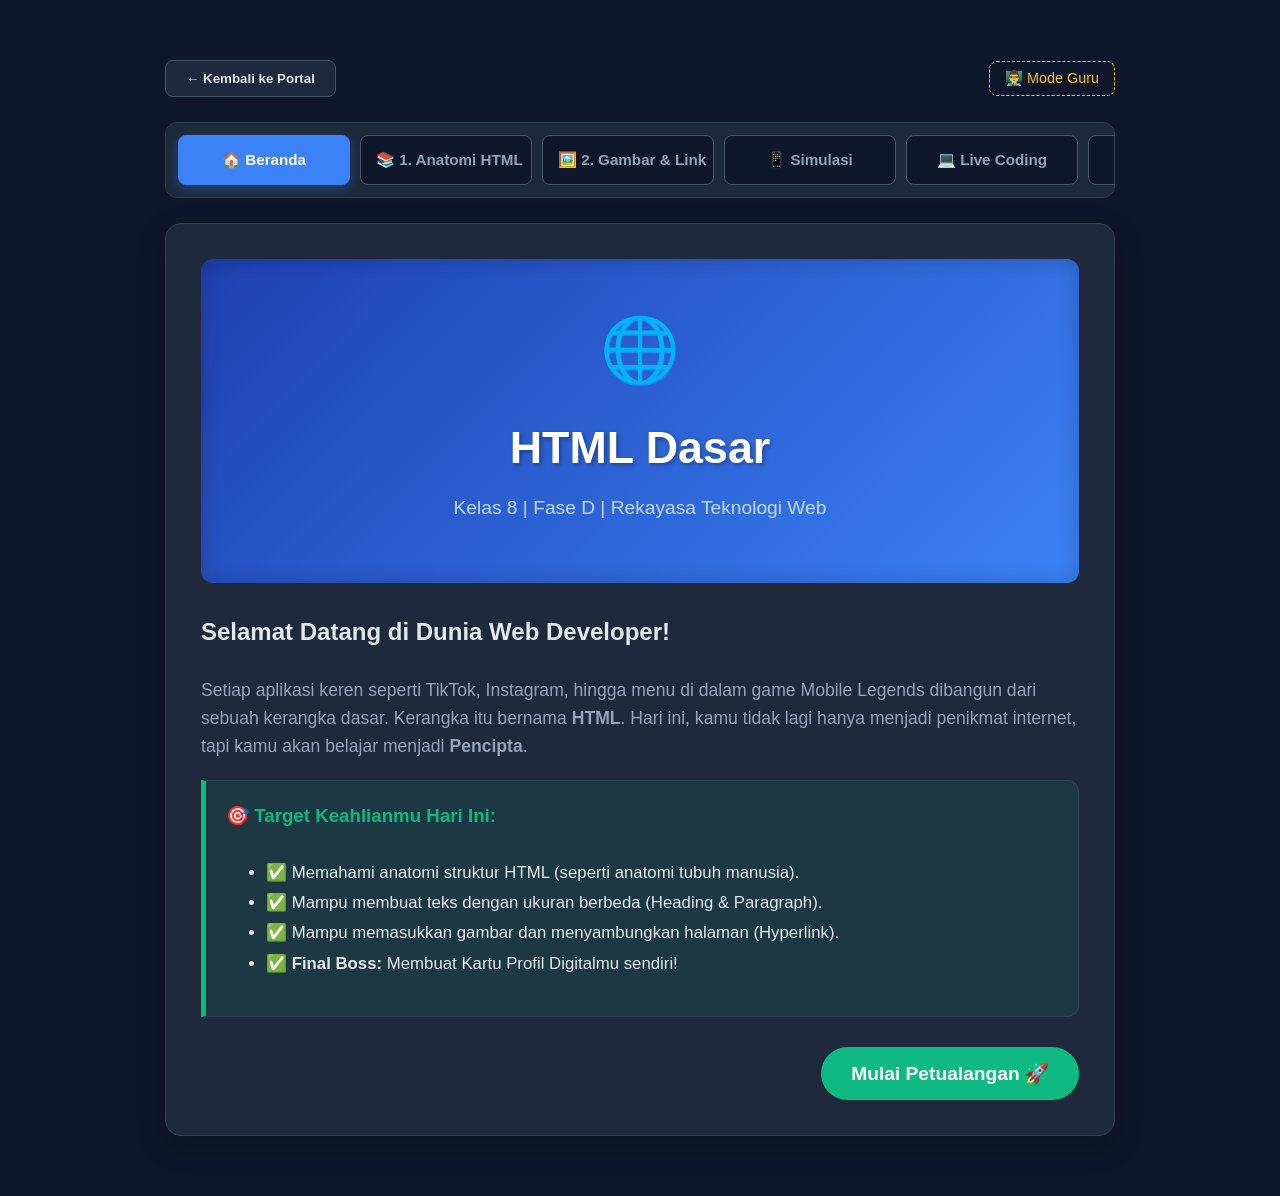
==== commit 5fcfe66d: "tes materi 1 rev" ====
--- a/materi/html-dasar.html
+++ b/materi/html-dasar.html
@@ -6,335 +6,517 @@
     <title>HTML Dasar - MPI Web Dev</title>
     <link rel="stylesheet" href="../assets/css/main.css">
     <style>
-        /* === DESAIN APLIKASI MPI === */
-        body { background-color: #0f172a; color: #e2e8f0; font-family: 'Segoe UI', Tahoma, Geneva, Verdana, sans-serif; }
-        .mpi-container { max-width: 900px; margin: 0 auto; padding: 20px; }
+        /* === DESAIN APLIKASI MPI MODERN === */
+        body { background-color: #0f172a; color: #e2e8f0; font-family: 'Segoe UI', Tahoma, Geneva, Verdana, sans-serif; line-height: 1.6; }
+        .mpi-container { max-width: 950px; margin: 0 auto; padding: 20px; }
         
-        /* Navigasi Tab */
-        .tab-nav { display: flex; gap: 10px; flex-wrap: wrap; margin-bottom: 20px; background: #1e293b; padding: 10px; border-radius: 12px; border: 1px solid #334155; }
-        .tab-btn { flex: 1; min-width: 120px; padding: 12px; background: #0f172a; color: #94a3b8; border: 1px solid #475569; border-radius: 8px; cursor: pointer; font-weight: bold; transition: 0.3s; text-align: center; }
-        .tab-btn.active { background: #3b82f6; color: white; border-color: #3b82f6; }
+        /* Navigasi Tab Horizontal Scrollable untuk HP */
+        .tab-nav { display: flex; gap: 10px; overflow-x: auto; margin-bottom: 25px; background: #1e293b; padding: 12px; border-radius: 12px; border: 1px solid #334155; scrollbar-width: none; }
+        .tab-nav::-webkit-scrollbar { display: none; }
+        .tab-btn { flex: 1; min-width: 140px; padding: 12px 15px; background: #0f172a; color: #94a3b8; border: 1px solid #475569; border-radius: 8px; cursor: pointer; font-weight: bold; transition: 0.3s; text-align: center; font-size: 0.95rem; white-space: nowrap; }
+        .tab-btn.active { background: #3b82f6; color: white; border-color: #3b82f6; box-shadow: 0 4px 12px rgba(59, 130, 246, 0.3); }
         .tab-btn:hover:not(.active) { background: #334155; color: white; }
         
-        /* Konten Tab */
-        .tab-content { display: none; background: #1e293b; padding: 30px; border-radius: 12px; border: 1px solid #334155; animation: fadeIn 0.5s ease; }
+        /* Konten Tab & Animasi */
+        .tab-content { display: none; background: #1e293b; padding: 35px; border-radius: 16px; border: 1px solid #334155; animation: slideUp 0.5s cubic-bezier(0.16, 1, 0.3, 1); box-shadow: 0 10px 30px rgba(0,0,0,0.2); }
         .tab-content.active { display: block; }
-        @keyframes fadeIn { from { opacity: 0; transform: translateY(10px); } to { opacity: 1; transform: translateY(0); } }
-
-        /* Komponen Materi */
-        .card { background: #0f172a; border-left: 4px solid #38bdf8; padding: 15px 20px; margin: 15px 0; border-radius: 0 8px 8px 0; }
-        .highlight { color: #f472b6; font-family: monospace; background: #334155; padding: 2px 6px; border-radius: 4px; }
+        @keyframes slideUp { from { opacity: 0; transform: translateY(20px); } to { opacity: 1; transform: translateY(0); } }
+
+        /* Komponen Tipografi & Kartu */
+        .card { background: #0f172a; border-left: 5px solid #38bdf8; padding: 20px; margin: 20px 0; border-radius: 0 12px 12px 0; }
+        .card-alert { border-left-color: #ef4444; background: rgba(239, 68, 68, 0.1); }
+        .card-success { border-left-color: #10b981; background: rgba(16, 185, 129, 0.1); }
+        .highlight { color: #f472b6; font-family: 'Courier New', Courier, monospace; background: #334155; padding: 3px 8px; border-radius: 6px; font-weight: bold; font-size: 0.95em; }
+        .code-block { background: #020617; color: #38bdf8; padding: 15px; border-radius: 8px; font-family: monospace; overflow-x: auto; border: 1px solid #334155; margin: 10px 0; }
         
-        /* Simulasi */
-        .sim-area { background: #0f172a; border: 2px dashed #475569; border-radius: 12px; padding: 20px; min-height: 200px; display: flex; flex-direction: column; gap: 10px; transition: 0.3s; }
-        .sim-part { padding: 15px; border-radius: 8px; text-align: center; font-weight: bold; display: none; animation: fadeIn 0.5s ease; }
-        .btn-sim { background: #10b981; color: white; border: none; padding: 10px 15px; border-radius: 6px; cursor: pointer; font-weight: bold; margin: 5px; flex: 1; }
-        .btn-sim:hover { background: #059669; }
+        /* Simulasi HP */
+        .phone-mockup { width: 300px; height: 500px; border: 12px solid #0f172a; border-radius: 30px; background: white; margin: 0 auto; position: relative; overflow: hidden; box-shadow: 0 10px 25px rgba(0,0,0,0.5); }
+        .phone-notch { position: absolute; top: 0; left: 50%; transform: translateX(-50%); width: 120px; height: 25px; background: #0f172a; border-bottom-left-radius: 15px; border-bottom-right-radius: 15px; z-index: 10; }
+        .phone-screen { width: 100%; height: 100%; padding: 40px 15px 15px 15px; box-sizing: border-box; overflow-y: auto; color: #0f172a; font-family: sans-serif; }
+        .control-panel { display: grid; grid-template-columns: repeat(auto-fit, minmax(140px, 1fr)); gap: 10px; margin-top: 20px; }
         
-        /* Kuis & Refleksi */
-        .quiz-card { background: #0f172a; padding: 20px; border-radius: 8px; border: 1px solid #475569; margin-bottom: 20px; }
-        .quiz-card h4 { margin-top: 0; color: #38bdf8; }
-        .quiz-badge { font-size: 0.8rem; padding: 3px 8px; border-radius: 12px; background: #334155; color: #fbbf24; margin-left: 10px; }
-        .option-label { display: block; padding: 12px; margin: 8px 0; background: #1e293b; border: 1px solid #475569; border-radius: 6px; cursor: pointer; transition: 0.2s; }
+        /* Tombol Aksi */
+        .btn-action { background: #10b981; color: white; border: none; padding: 12px 20px; border-radius: 8px; cursor: pointer; font-weight: bold; font-size: 1rem; transition: 0.2s; text-align: center; text-decoration: none; display: inline-block; }
+        .btn-action:hover { background: #059669; transform: translateY(-2px); }
+        .btn-action.secondary { background: #475569; }
+        .btn-action.secondary:hover { background: #334155; }
+
+        /* Live Editor Grid */
+        .editor-wrapper { display: grid; grid-template-columns: 1fr 1fr; gap: 20px; margin-top: 20px; }
+        @media (max-width: 768px) { .editor-wrapper { grid-template-columns: 1fr; } }
+        .editor-box { display: flex; flex-direction: column; }
+        .editor-box textarea { width: 100%; height: 350px; background: #020617; color: #10b981; border: 1px solid #475569; border-radius: 12px; padding: 20px; font-family: 'Courier New', Courier, monospace; font-size: 15px; resize: vertical; box-shadow: inset 0 2px 10px rgba(0,0,0,0.3); box-sizing: border-box; }
+.editor-box iframe { width: 100%; height: 350px; background: #ffffff; border: 1px solid #475569; border-radius: 12px; box-shadow: 0 4px 12px rgba(0,0,0,0.1); box-sizing: border-box; }
+
+        /* Kuis Interaktif */
+        .quiz-card { background: #0f172a; padding: 25px; border-radius: 12px; border: 2px solid #334155; margin-bottom: 20px; transition: 0.3s; }
+        .quiz-card h4 { margin-top: 0; color: #f8fafc; font-size: 1.1rem; }
+        .quiz-badge { font-size: 0.75rem; padding: 4px 10px; border-radius: 20px; background: #1e293b; border: 1px solid #475569; margin-left: 10px; display: inline-block; vertical-align: middle; }
+        .level-1 { color: #10b981; border-color: #10b981; }
+        .level-2 { color: #fbbf24; border-color: #fbbf24; }
+        .level-3 { color: #f43f5e; border-color: #f43f5e; }
+        .option-label { display: block; padding: 15px; margin: 10px 0; background: #1e293b; border: 2px solid #334155; border-radius: 8px; cursor: pointer; transition: 0.2s; font-size: 1rem; }
         .option-label:hover { background: #334155; border-color: #38bdf8; }
-        
-        /* Live Editor */
-        .editor-container { display: flex; gap: 15px; flex-wrap: wrap; margin-top: 15px; }
-        .editor-box { flex: 1; min-width: 300px; display: flex; flex-direction: column; }
-        .editor-box textarea { width: 100%; height: 200px; background: #0f172a; color: #10b981; border: 1px solid #475569; border-radius: 8px; padding: 15px; font-family: monospace; font-size: 14px; resize: vertical; }
-        .editor-box iframe { width: 100%; height: 200px; background: #ffffff; border: 1px solid #475569; border-radius: 8px; }
+        .option-label input { margin-right: 15px; transform: scale(1.2); }
 
         /* Mode Guru */
-        .teacher-mode { background: #451a03; border: 1px solid #b45309; padding: 15px; border-radius: 8px; margin-bottom: 20px; display: none; }
+        .teacher-mode { background: linear-gradient(145deg, #451a03, #78350f); border: 1px solid #b45309; padding: 20px; border-radius: 12px; margin-bottom: 25px; display: none; color: #fef3c7; }
     </style>
 </head>
 <body>
     <div class="mpi-container">
-        <!-- Header -->
-        <div style="display: flex; justify-content: space-between; align-items: center; margin-bottom: 20px;">
-            <button onclick="window.location.href='../index.html'" style="background: transparent; border: 1px solid #475569; color: #94a3b8; padding: 8px 15px; border-radius: 6px; cursor: pointer;">← Kembali</button>
-            <button onclick="toggleTeacherMode()" style="background: #b45309; color: white; border: none; padding: 5px 10px; border-radius: 4px; font-size: 0.8rem; cursor: pointer;">👨‍🏫 Mode Guru</button>
-        </div>
-
-        <!-- Panel Mode Guru -->
+        <!-- Header Navigasi Atas -->
+        <div style="display: flex; justify-content: space-between; align-items: center; margin-bottom: 25px;">
+            <button onclick="window.location.href='../index.html'" style="background: rgba(71, 85, 105, 0.3); border: 1px solid #475569; color: #e2e8f0; padding: 10px 20px; border-radius: 8px; cursor: pointer; font-weight: bold; transition: 0.2s;">← Kembali ke Portal</button>
+            <button onclick="toggleTeacherMode()" style="background: transparent; color: #fbbf24; border: 1px dashed #fbbf24; padding: 8px 15px; border-radius: 8px; font-size: 0.9rem; cursor: pointer;">👨‍🏫 Mode Guru</button>
+        </div>
+
+        <!-- Panel Mode Guru (Tersembunyi by Default) -->
         <div class="teacher-mode" id="teacher-mode">
-            <h4 style="color: #fbbf24; margin-top: 0;">👨‍🏫 Catatan untuk Guru</h4>
-            <ul style="color: #fdba74; font-size: 0.9rem; margin-bottom: 0;">
-                <li><strong>Alokasi Waktu:</strong> 2x40 Menit (1 Pertemuan).</li>
-                <li><strong>Fokus Utama:</strong> Siswa memahami hierarki tag (HTML > Head & Body).</li>
-                <li><strong>Miskonsepsi Umum:</strong> Siswa sering lupa tag penutup <code>&lt;/tag&gt;</code> atau tertukar menaruh teks yang ingin ditampilkan di dalam <code>&lt;head&gt;</code>.</li>
+            <h3 style="color: #fbbf24; margin-top: 0; display: flex; align-items: center; gap: 10px;"><span>👨‍🏫</span> Catatan Pedagogis untuk Guru</h3>
+            <ul style="font-size: 0.95rem; margin-bottom: 0; padding-left: 20px;">
+                <li style="margin-bottom: 8px;"><strong>Fokus CP/TP:</strong> Siswa menguasai struktur dasar dokumen web dan elemen semantik utama (Teks, Gambar, Tautan).</li>
+                <li style="margin-bottom: 8px;"><strong>Aktivitas Kelas:</strong> Gunakan Tab Simulasi di proyektor. Minta siswa menebak apa yang terjadi sebelum tombol diklik.</li>
+                <li><strong>Miskonsepsi Kritis:</strong> Siswa kelas 8 sering lupa menambahkan atribut <code>src</code> pada gambar atau salah mengetik <code>href</code> pada link. Tekankan bahwa tag ini butuh "alamat tujuan".</li>
             </ul>
         </div>
 
-        <!-- Navigasi Tab -->
+        <!-- Sistem Tab Navigasi -->
         <div class="tab-nav">
             <div class="tab-btn active" onclick="bukaTab(event, 'tab-beranda')">🏠 Beranda</div>
-            <div class="tab-btn" onclick="bukaTab(event, 'tab-materi')">📚 Materi</div>
-            <div class="tab-btn" onclick="bukaTab(event, 'tab-simulasi')">🎮 Simulasi & Praktik</div>
-            <div class="tab-btn" onclick="bukaTab(event, 'tab-kuis')">🧠 Kuis & Refleksi</div>
+            <div class="tab-btn" onclick="bukaTab(event, 'tab-teori-1')">📚 1. Anatomi HTML</div>
+            <div class="tab-btn" onclick="bukaTab(event, 'tab-teori-2')">🖼️ 2. Gambar & Link</div>
+            <div class="tab-btn" onclick="bukaTab(event, 'tab-simulasi')">📱 Simulasi</div>
+            <div class="tab-btn" onclick="bukaTab(event, 'tab-coding')">💻 Live Coding</div>
+            <div class="tab-btn" onclick="bukaTab(event, 'tab-kuis')">🏆 Misi Akhir</div>
         </div>
 
         <!-- TAB 1: BERANDA -->
         <div id="tab-beranda" class="tab-content active">
-            <h1 style="color: #38bdf8; font-size: 2.5rem; margin-bottom: 5px;">HTML Dasar</h1>
-            <p style="color: #94a3b8; font-size: 1.1rem; margin-top: 0;">Kelas 8 | Fase D | Web Developer</p>
-            
-            <div style="text-align: center; margin: 40px 0;">
-                <div style="font-size: 5rem;">🏗️</div>
-                <h3 style="color: #e2e8f0;">Mari Membangun Pondasi Website!</h3>
-                <p style="max-width: 600px; margin: 0 auto; color: #94a3b8;">Setiap aplikasi canggih, game online, dan media sosial berawal dari satu bahasa dasar: HTML. Hari ini, kita akan membangun "kerangka rumah" digital pertamamu.</p>
-            </div>
+            <div style="background: linear-gradient(135deg, #1e40af, #3b82f6); padding: 40px 20px; border-radius: 12px; text-align: center; margin-bottom: 30px; box-shadow: inset 0 0 20px rgba(0,0,0,0.2);">
+                <span style="font-size: 4rem; display: block; margin-bottom: 10px;">🌐</span>
+                <h1 style="color: white; font-size: 2.8rem; margin: 0; text-shadow: 2px 2px 4px rgba(0,0,0,0.3);">HTML Dasar</h1>
+                <p style="color: #bfdbfe; font-size: 1.2rem; margin-top: 10px;">Kelas 8 | Fase D | Rekayasa Teknologi Web</p>
+            </div>
+            
+            <h3 style="color: #e2e8f0; font-size: 1.5rem;">Selamat Datang di Dunia Web Developer!</h3>
+            <p style="font-size: 1.1rem; color: #94a3b8;">Setiap aplikasi keren seperti TikTok, Instagram, hingga menu di dalam game Mobile Legends dibangun dari sebuah kerangka dasar. Kerangka itu bernama <strong>HTML</strong>. Hari ini, kamu tidak lagi hanya menjadi penikmat internet, tapi kamu akan belajar menjadi <strong>Pencipta</strong>.</p>
+
+            <div class="card card-success">
+                <h3 style="color: #10b981; margin-top: 0;">🎯 Target Keahlianmu Hari Ini:</h3>
+                <ul style="line-height: 1.8; font-size: 1.05rem;">
+                    <li>✅ Memahami anatomi struktur HTML (seperti anatomi tubuh manusia).</li>
+                    <li>✅ Mampu membuat teks dengan ukuran berbeda (Heading & Paragraph).</li>
+                    <li>✅ Mampu memasukkan gambar dan menyambungkan halaman (Hyperlink).</li>
+                    <li>✅ <strong>Final Boss:</strong> Membuat Kartu Profil Digitalmu sendiri!</li>
+                </ul>
+            </div>
+            
+            <div style="text-align: right; margin-top: 30px;">
+                <button onclick="bukaTab(null, 'tab-teori-1')" class="btn-action" style="padding: 15px 30px; font-size: 1.2rem; border-radius: 50px;">Mulai Petualangan 🚀</button>
+            </div>
+        </div>
+
+        <!-- TAB 2: TEORI 1 (Anatomi & Teks) -->
+        <div id="tab-teori-1" class="tab-content">
+            <h2 style="color: #38bdf8; font-size: 2rem; border-bottom: 2px solid #334155; padding-bottom: 15px;">📚 Bagian 1: Anatomi HTML</h2>
+            <p><strong>HTML (HyperText Markup Language)</strong> adalah bahasa "penanda". Bayangkan HTML seperti robot kosong yang belum dicat. Untuk merakit robot ini, kita membutuhkan bagian tubuh utama.</p>
 
             <div class="card">
-                <h3 style="color: #10b981; margin-top: 0;">🎯 Tujuan Pembelajaran</h3>
-                <p>Setelah menyelesaikan misi ini, kamu akan mampu:</p>
-                <ul style="line-height: 1.8;">
-                    <li>☐ Memahami fungsi HTML sebagai kerangka website.</li>
-                    <li>☐ Menyusun struktur dasar (html, head, body) dengan benar.</li>
-                    <li>☐ Menggunakan tag judul (Heading) dan paragraf untuk menampilkan teks.</li>
-                </ul>
-            </div>
-            
-            <button onclick="bukaTab(null, 'tab-materi')" style="width: 100%; padding: 15px; background: #3b82f6; color: white; border: none; border-radius: 8px; font-size: 1.1rem; font-weight: bold; cursor: pointer; margin-top: 20px;">Mulai Belajar 🚀</button>
-        </div>
-
-        <!-- TAB 2: MATERI -->
-        <div id="tab-materi" class="tab-content">
-            <h2 style="color: #38bdf8;">📚 Teori: Struktur Anatomi HTML</h2>
-            <p><strong>HTML (HyperText Markup Language)</strong> bukanlah bahasa pemrograman yang rumit, melainkan bahasa *Markup* (penanda). Tugas utamanya adalah memberi tahu browser (seperti Chrome) struktur halaman web.</p>
-
-            <div class="card" style="border-color: #fbbf24;">
-                <h3 style="color: #fbbf24; margin-top: 0;">📌 Konsep "Manusia HTML"</h3>
-                <p>Cara paling gampang mengingat struktur HTML adalah dengan membayangkannya seperti tubuh manusia atau rumah:</p>
-                <ul>
-                    <li><span class="highlight">&lt;html&gt;</span> : Kulit terluar yang membungkus seluruh tubuh.</li>
-                    <li><span class="highlight">&lt;head&gt;</span> : Otak / Kepala. Berisi pikiran rahasia (judul tab browser, koneksi sistem) yang tidak terlihat langsung oleh orang lain.</li>
-                    <li><span class="highlight">&lt;body&gt;</span> : Tubuh. Segala sesuatu yang BISA DILIHAT pengunjung (teks, gambar, tombol) wajib ditaruh di sini.</li>
-                </ul>
-            </div>
-
-            <div class="card" style="border-color: #10b981;">
-                <h3 style="color: #10b981; margin-top: 0;">✍️ Tag Wajib Pemula</h3>
-                <p>Saat mengisi bagian <code>&lt;body&gt;</code>, kita menggunakan tag (penanda):</p>
-                <div style="background: #0f172a; padding: 15px; border-radius: 8px;">
-                    <code>&lt;h1&gt; Ini Judul Utama &lt;/h1&gt;</code><br><br>
-                    <code>&lt;p&gt; Ini adalah sebuah paragraf biasa. &lt;/p&gt;</code>
-                </div>
-                <p style="font-size: 0.9rem; color: #fbbf24; margin-top: 10px;">⚠️ <strong>Awas Kesalahan Umum:</strong> Jangan lupa garis miring (slash <code>/</code>) pada tag penutup!</p>
-            </div>
-            
-            <div style="display: flex; justify-content: space-between; margin-top: 30px;">
-                <button onclick="bukaTab(null, 'tab-beranda')" class="btn-sim" style="background: #475569;">← Kembali</button>
-                <button onclick="bukaTab(null, 'tab-simulasi')" class="btn-sim" style="background: #3b82f6;">Lanjut ke Simulasi →</button>
-            </div>
-        </div>
-
-        <!-- TAB 3: SIMULASI & PRAKTIK -->
+                <h3 style="color: #38bdf8; margin-top: 0;">🤖 Struktur Manusia HTML</h3>
+                <p>Website yang valid HARUS memiliki 3 bungkus utama ini:</p>
+                <div class="code-block">
+&lt;html&gt;
+  &lt;head&gt;
+    &lt;title&gt;Judul di Tab Browser&lt;/title&gt;
+  &lt;/head&gt;
+  
+  &lt;body&gt;
+    Semua yang DILIHAT PENGUNJUNG ditaruh di sini!
+  &lt;/body&gt;
+&lt;/html&gt;
+                </div>
+                <p style="margin-top: 15px;"><strong>Penjelasan:</strong><br>
+                1. <span class="highlight">&lt;html&gt;</span>: Kulit terluar yang membungkus seluruh tubuh.<br>
+                2. <span class="highlight">&lt;head&gt;</span>: Otak sistem. Berisi hal penting tapi <em>tidak terlihat</em> langsung di layar (seperti nama tab di atas browser).<br>
+                3. <span class="highlight">&lt;body&gt;</span>: Badan utama. Teks, foto, video, dan tombol semuanya WAJIB masuk ke dalam tag body ini.</p>
+            </div>
+
+            <h3 style="color: #e2e8f0; margin-top: 40px;">Mengisi Body dengan Teks</h3>
+            <p>Di dalam <code>&lt;body&gt;</code>, kita tidak boleh sembarangan menulis. Kita harus memberi tahu browser, apakah teks itu sebuah "Judul Besar" atau sekadar "Paragraf biasa".</p>
+            
+            <div style="display: grid; grid-template-columns: repeat(auto-fit, minmax(300px, 1fr)); gap: 20px;">
+                <div style="background: #0f172a; padding: 20px; border-radius: 12px; border: 1px solid #334155;">
+                    <h4 style="color: #fbbf24; margin-top: 0;">1. Heading (Judul)</h4>
+                    <p>Gunakan tag <code>&lt;h1&gt;</code> sampai <code>&lt;h6&gt;</code>. Angka 1 paling besar, angka 6 paling kecil.</p>
+                    <code class="highlight">&lt;h1&gt;Berita Utama&lt;/h1&gt;</code>
+                </div>
+                <div style="background: #0f172a; padding: 20px; border-radius: 12px; border: 1px solid #334155;">
+                    <h4 style="color: #10b981; margin-top: 0;">2. Paragraph (Paragraf)</h4>
+                    <p>Digunakan untuk teks panjang atau penjelasan. Gunakan tag <code>&lt;p&gt;</code>.</p>
+                    <code class="highlight">&lt;p&gt;Ini teks panjang...&lt;/p&gt;</code>
+                </div>
+            </div>
+
+            <div class="card card-alert" style="margin-top: 30px;">
+                <h4 style="color: #ef4444; margin-top: 0;">⚠️ Aturan Emas Web Developer</h4>
+                <p>Setiap kali membuka tag, kamu <strong>wajib</strong> menutupnya dengan tanda garis miring (slash <code>/</code>). Jika kamu mengetik <code>&lt;h1&gt;</code>, maka di akhir kalimat harus ditutup dengan <code>&lt;/h1&gt;</code>. Jika lupa, seluruh tampilan websitemu bisa hancur berantakan!</p>
+            </div>
+            
+            <div style="display: flex; justify-content: space-between; margin-top: 40px;">
+                <button onclick="bukaTab(null, 'tab-beranda')" class="btn-action secondary">← Kembali</button>
+                <button onclick="bukaTab(null, 'tab-teori-2')" class="btn-action">Lanjut ke Media Visual →</button>
+            </div>
+        </div>
+
+        <!-- TAB 3: TEORI 2 (Media Lanjutan) -->
+        <div id="tab-teori-2" class="tab-content">
+            <h2 style="color: #38bdf8; font-size: 2rem; border-bottom: 2px solid #334155; padding-bottom: 15px;">🖼️ Bagian 2: Memasukkan Gambar & Link</h2>
+            <p>Website yang isinya cuma teks pasti membosankan. Mari pelajari cara memasukkan gambar dan membuat tombol yang bisa diklik (Hyperlink).</p>
+
+            <div class="card" style="border-color: #a855f7;">
+                <h3 style="color: #a855f7; margin-top: 0;">📸 Menampilkan Gambar (Tag img)</h3>
+                <p>Tag gambar sangat spesial karena dia <strong>tidak butuh tag penutup</strong>. Namun, dia wajib memiliki "atribut" bernama <code>src</code> (source/sumber) agar browser tahu gambar mana yang harus dimuat.</p>
+                <div class="code-block">
+&lt;img src="link-gambar.jpg" width="300"&gt;
+                </div>
+                <p style="font-size: 0.9rem; margin-top: 10px; color: #94a3b8;">*Atribut <code>width</code> opsional, digunakan untuk mengatur lebar gambar.</p>
+            </div>
+
+            <div class="card" style="border-color: #3b82f6;">
+                <h3 style="color: #3b82f6; margin-top: 0;">🔗 Membuat Tautan (Tag a / Anchor)</h3>
+                <p>Ingin teks atau tulisanmu bisa diklik dan pindah ke halaman lain (seperti pindah ke YouTube)? Gunakan tag <code>&lt;a&gt;</code> dengan atribut <code>href</code> (hypertext reference).</p>
+                <div class="code-block">
+&lt;a href="https://youtube.com"&gt;Klik untuk Buka YouTube&lt;/a&gt;
+                </div>
+            </div>
+
+            <div class="card" style="border-color: #f59e0b;">
+                <h3 style="color: #f59e0b; margin-top: 0;">📋 Membuat Daftar Barang (List)</h3>
+                <p>Untuk membuat urutan seperti "Top 3 Game Favorit", kita gunakan perpaduan tag <code>&lt;ul&gt;</code> (Unordered List - tanpa angka) atau <code>&lt;ol&gt;</code> (Ordered List - pakai angka), yang di dalamnya diisi dengan <code>&lt;li&gt;</code> (List Item).</p>
+                <div class="code-block">
+&lt;ol&gt;
+  &lt;li&gt;Mobile Legends&lt;/li&gt;
+  &lt;li&gt;Valorant&lt;/li&gt;
+  &lt;li&gt;Minecraft&lt;/li&gt;
+&lt;/ol&gt;
+                </div>
+            </div>
+            
+            <div style="display: flex; justify-content: space-between; margin-top: 40px;">
+                <button onclick="bukaTab(null, 'tab-teori-1')" class="btn-action secondary">← Kembali</button>
+                <button onclick="bukaTab(null, 'tab-simulasi')" class="btn-action">Masuk ke Ruang Simulasi →</button>
+            </div>
+        </div>
+
+        <!-- TAB 4: SIMULASI INTERAKTIF -->
         <div id="tab-simulasi" class="tab-content">
-            <h2 style="color: #38bdf8;">🎮 Simulasi Struktur HTML</h2>
-            <p>Ayo kita rakit anatomi HTML! Tekan tombol di bawah secara berurutan untuk melihat bagaimana struktur terbentuk.</p>
-            
-            <div style="display: flex; flex-wrap: wrap; gap: 10px; margin-bottom: 20px;">
-                <button class="btn-sim" onclick="tambahBagian('html')">1. Buat &lt;html&gt;</button>
-                <button class="btn-sim" onclick="tambahBagian('head')">2. Pasang &lt;head&gt;</button>
-                <button class="btn-sim" onclick="tambahBagian('body')">3. Pasang &lt;body&gt;</button>
-                <button class="btn-sim" style="background: #ef4444;" onclick="resetSimulasi()">Reset</button>
-            </div>
-
-            <div class="sim-area" id="sim-area">
-                <!-- Elemen akan muncul via JavaScript -->
-            </div>
-
-            <!-- Live Coding -->
-            <h3 style="margin-top: 40px; color: #10b981;">💻 Misi Live Coding</h3>
-            <p>Kerangka sudah siap! Sekarang, tambahkan tag <code>&lt;h1&gt;</code> (Judul) dan <code>&lt;p&gt;</code> (Paragraf) di dalam tag <code>&lt;body&gt;</code>.</p>
-            
-            <div class="editor-container">
+            <h2 style="text-align: center; color: #38bdf8; margin-bottom: 5px;">📱 Simulasi DOM HTML</h2>
+            <p style="text-align: center; color: #94a3b8; margin-bottom: 30px;">Berperanlah sebagai Browser. Suntikkan elemen HTML ke dalam layar HP di bawah ini dengan mengeklik tombol yang tersedia.</p>
+            
+            <!-- Mockup HP -->
+            <div class="phone-mockup">
+                <div class="phone-notch"></div>
+                <div class="phone-screen" id="sim-screen">
+                    <div style="height: 100%; display: flex; align-items: center; justify-content: center; color: #cbd5e1; text-align: center; font-style: italic;">
+                        Layar &lt;body&gt; masih kosong.<br>Pilih elemen di bawah.
+                    </div>
+                </div>
+            </div>
+
+            <!-- Panel Kontrol Simulasi -->
+            <div class="control-panel">
+                <button class="btn-action" style="background: #3b82f6;" onclick="injectElement('h1')">+ Tambah &lt;h1&gt;</button>
+                <button class="btn-action" style="background: #10b981;" onclick="injectElement('p')">+ Tambah &lt;p&gt;</button>
+                <button class="btn-action" style="background: #a855f7;" onclick="injectElement('img')">+ Tambah &lt;img&gt;</button>
+                <button class="btn-action" style="background: #f59e0b;" onclick="injectElement('a')">+ Tambah &lt;a&gt;</button>
+                <button class="btn-action" style="background: #ef4444; grid-column: 1 / -1;" onclick="injectElement('clear')">🗑️ Bersihkan Layar</button>
+            </div>
+
+            <div style="display: flex; justify-content: space-between; margin-top: 50px;">
+                <button onclick="bukaTab(null, 'tab-teori-2')" class="btn-action secondary">← Kembali</button>
+                <button onclick="bukaTab(null, 'tab-coding')" class="btn-action">Lanjut Uji Praktek →</button>
+            </div>
+        </div>
+
+        <!-- TAB 5: LIVE CODING -->
+        <div id="tab-coding" class="tab-content">
+            <h2 style="color: #38bdf8; border-bottom: 2px solid #334155; padding-bottom: 10px;">💻 Misi Akhir: Kartu Profil Digital</h2>
+            <p>Kerangka website di bawah ini masih berantakan dan ada kode yang hilang. <strong>Tugasmu:</strong></p>
+            <ul style="color: #94a3b8; font-size: 0.95rem;">
+                <li>Ubah teks <code>NAMA_KAMU_DISINI</code> menjadi nama aslimu.</li>
+                <li>Hapus tanda komentar <code>&lt;!-- --&gt;</code> dan perbaiki tag gambar yang hilang atribut <code>src</code>-nya.</li>
+                <li>Tambahkan satu hobi baru di dalam urutan List <code>&lt;li&gt;</code>.</li>
+            </ul>
+            
+            <div class="editor-wrapper">
                 <div class="editor-box">
-                    <label style="margin-bottom: 5px; color: #38bdf8;">Kode HTML:</label>
-                    <textarea id="html-editor" onkeyup="updateLiveHTML()">
-<html>
-  <head>
-    <title>Web Pertamaku</title>
-  </head>
-  <body>
-    <!-- Hapus teks ini dan ketik <h1> namamu di sini -->
-
-    
-  </body>
-</html>
+                    <label style="margin-bottom: 8px; color: #f472b6; font-weight: bold; font-family: monospace;">index.html</label>
+                    <textarea id="html-editor" onkeyup="updateLivePreview()" spellcheck="false">
+<h1>Profil NAMA_KAMU_DISINI</h1>
+
+<p>Halo! Saya adalah siswa MTsN 1 Trenggalek yang sedang belajar menjadi Fullstack Developer.</p>
+
+<!-- TUGAS 1: Tambahkan link gambar di dalam tanda kutip src="" di bawah ini -->
+<!-- Gunakan link ini: https://ui-avatars.com/api/?name=Hacker&background=random -->
+<img src="" width="120">
+
+<h3>Skill & Hobi Saya:</h3>
+<ul>
+  <li>Main Mobile Legends</li>
+  <li>Belajar Koding HTML</li>
+  <!-- TUGAS 2: Tambahkan 1 tag <li> lagi di bawah tulisan ini -->
+  
+</ul>
+
+<!-- TUGAS 3: Lengkapi tag penutup dari tautan di bawah ini -->
+<a href="https://google.com">Cari Jawaban di Google</a
                     </textarea>
                 </div>
+                
                 <div class="editor-box">
-                    <label style="margin-bottom: 5px; color: #10b981;">Hasil Browser:</label>
+                    <label style="margin-bottom: 8px; color: #10b981; font-weight: bold; font-family: monospace;">Live Browser Result</label>
                     <iframe id="live-preview"></iframe>
                 </div>
             </div>
 
-            <div style="display: flex; justify-content: space-between; margin-top: 30px;">
-                <button onclick="bukaTab(null, 'tab-materi')" class="btn-sim" style="background: #475569;">← Kembali</button>
-                <button onclick="bukaTab(null, 'tab-kuis')" class="btn-sim" style="background: #3b82f6;">Lanjut Ujian Akhir →</button>
-            </div>
-        </div>
-
-        <!-- TAB 4: KUIS & REFLEKSI -->
+            <div style="display: flex; justify-content: space-between; margin-top: 40px;">
+                <button onclick="bukaTab(null, 'tab-simulasi')" class="btn-action secondary">← Kembali</button>
+                <button onclick="bukaTab(null, 'tab-kuis')" class="btn-action" style="background: #f59e0b;">Selesai Praktek, Lanjut Ujian! →</button>
+            </div>
+        </div>
+
+        <!-- TAB 6: KUIS & REFLEKSI (INTEGRASI GOOGLE SHEETS) -->
         <div id="tab-kuis" class="tab-content">
-            <h2 style="color: #38bdf8;">🧠 Kuis Pemahaman</h2>
-            <p style="color: #94a3b8;">Buktikan kamu sudah siap menjadi Web Developer!</p>
-
-            <div id="quiz-area">
-                <!-- Soal 1 -->
-                <div class="quiz-card" id="q1-card">
-                    <h4>1. Semua teks, gambar, dan tombol yang ingin kita perlihatkan kepada pengunjung website, harus diletakkan di dalam tag apa? <span class="quiz-badge">🟢 Level 1</span></h4>
-                    <label class="option-label"><input type="radio" name="q1" value="a"> a) &lt;head&gt;</label>
-                    <label class="option-label"><input type="radio" name="q1" value="b"> b) &lt;body&gt;</label>
-                    <label class="option-label"><input type="radio" name="q1" value="c"> c) &lt;title&gt;</label>
-                </div>
-
-                <!-- Soal 2 -->
-                <div class="quiz-card" id="q2-card">
-                    <h4>2. Perhatikan kode ini: <code>&lt;h1&gt; Selamat Datang</code>. Apa kesalahan pada kode tersebut? <span class="quiz-badge">🟡 Level 2</span></h4>
-                    <label class="option-label"><input type="radio" name="q2" value="a"> a) Kurang besar hurufnya</label>
-                    <label class="option-label"><input type="radio" name="q2" value="b"> b) Tag tidak ditutup dengan &lt;/h1&gt;</label>
-                    <label class="option-label"><input type="radio" name="q2" value="c"> c) Seharusnya menggunakan kurung kurawal { }</label>
-                </div>
-
-                <button onclick="hitungKuis()" style="background: #10b981; color: white; border: none; padding: 12px 20px; border-radius: 8px; font-weight: bold; cursor: pointer; width: 100%; margin-bottom: 20px;">Cek Hasil Kuis</button>
+            <h2 style="color: #f59e0b; text-align: center; font-size: 2.2rem; margin-bottom: 5px;">🏆 Final Boss: Ujian Konsep</h2>
+            <p style="text-align: center; color: #94a3b8; margin-bottom: 30px;">Selesaikan 4 pertanyaan ini untuk membuktikan pemahamanmu. Jawabanmu akan langsung dinilai oleh sistem Pak Fajar.</p>
+
+            <div id="quiz-container">
+                <!-- Pertanyaan 1 -->
+                <div class="quiz-card" id="q1-box">
+                    <h4>1. Mengapa isi teks paragraf kita tidak boleh diletakkan di dalam tag <code>&lt;head&gt;</code>? <span class="quiz-badge level-1">Pemahaman</span></h4>
+                    <label class="option-label"><input type="radio" name="q1" value="a"> Karena head hanya untuk gambar.</label>
+                    <label class="option-label"><input type="radio" name="q1" value="b"> Karena apapun yang ada di dalam head tidak akan terlihat di layar halaman web utama.</label>
+                    <label class="option-label"><input type="radio" name="q1" value="c"> Karena head menyebabkan error pada server.</label>
+                </div>
+
+                <!-- Pertanyaan 2 -->
+                <div class="quiz-card" id="q2-box">
+                    <h4>2. Tag HTML yang paling tepat untuk membuat "Judul Berita" paling besar adalah... <span class="quiz-badge level-1">Pemahaman</span></h4>
+                    <label class="option-label"><input type="radio" name="q2" value="a"> &lt;title&gt;</label>
+                    <label class="option-label"><input type="radio" name="q2" value="b"> &lt;p&gt;</label>
+                    <label class="option-label"><input type="radio" name="q2" value="c"> &lt;h1&gt;</label>
+                </div>
+
+                <!-- Pertanyaan 3 -->
+                <div class="quiz-card" id="q3-box">
+                    <h4>3. Cermati kode ini: <code>&lt;img src="logo.png"&gt;</code>. Apa fungsi dari "src" pada kode tersebut? <span class="quiz-badge level-2">Analisis</span></h4>
+                    <label class="option-label"><input type="radio" name="q3" value="a"> Menunjukkan sumber atau alamat file gambar yang harus dimuat.</label>
+                    <label class="option-label"><input type="radio" name="q3" value="b"> Membuat gambar menjadi bentuk lingkaran.</label>
+                    <label class="option-label"><input type="radio" name="q3" value="c"> Menutup tag gambar agar tidak error.</label>
+                </div>
+
+                <!-- Pertanyaan 4 -->
+                <div class="quiz-card" id="q4-box">
+                    <h4>4. Kamu disuruh membuat menu navigasi berupa daftar 3 buah link (Beranda, Profil, Kontak). Pasangan tag apa yang paling efisien digunakan bersamaan? <span class="quiz-badge level-3">HOTS / Penerapan</span></h4>
+                    <label class="option-label"><input type="radio" name="q4" value="a"> &lt;h1&gt; digabung dengan &lt;p&gt;</label>
+                    <label class="option-label"><input type="radio" name="q4" value="b"> &lt;ul&gt; digabung dengan &lt;li&gt; dan &lt;a&gt;</label>
+                    <label class="option-label"><input type="radio" name="q4" value="c"> &lt;body&gt; digabung dengan &lt;img&gt;</label>
+                </div>
+
+                <button onclick="prosesKuisLengkap()" class="btn-action" style="width: 100%; padding: 18px; font-size: 1.2rem; background: #3b82f6; margin-bottom: 25px;">Terkam Nilai Kuis 🚀</button>
                 
-                <div id="hasil-kuis" style="display: none; background: #0f172a; padding: 20px; border-radius: 8px; border: 2px solid #38bdf8; text-align: center; margin-bottom: 30px;">
-                    <h3 id="teks-skor" style="font-size: 2rem; margin: 0; color: #fbbf24;">Skor: 0</h3>
-                    <p id="teks-pesan" style="margin-top: 5px;"></p>
-                </div>
-            </div>
-
-            <hr style="border-color: #334155; margin: 30px 0;">
-
-            <!-- Refleksi & Integrasi Data -->
-            <h2 style="color: #10b981;">📊 Catat Progress & Refleksi</h2>
-            <div style="background: #0f172a; padding: 20px; border-radius: 8px; border: 1px solid #475569;">
-                <input type="text" id="nama-siswa" placeholder="Ketik Nama Lengkap Kamu..." style="width: 100%; padding: 12px; margin-bottom: 15px; border-radius: 8px; border: 1px solid #475569; background: #1e293b; color: white; box-sizing: border-box;">
+                <!-- Hasil Kuis -->
+                <div id="hasil-box" style="display: none; background: #020617; padding: 30px; border-radius: 12px; border: 2px solid #38bdf8; text-align: center; margin-bottom: 40px; animation: slideUp 0.5s;">
+                    <h2 id="teks-skor" style="font-size: 3rem; margin: 0; color: #10b981;">100</h2>
+                    <p id="teks-evaluasi" style="font-size: 1.2rem; color: #fbbf24; margin-top: 10px; font-weight: bold;"></p>
+                </div>
+            </div>
+
+            <!-- Form Identitas & Refleksi ke Sheets -->
+            <div style="background: #1e293b; padding: 30px; border-radius: 16px; border: 1px solid #475569; position: relative;">
+                <div style="position: absolute; top: -15px; left: 30px; background: #10b981; padding: 5px 15px; border-radius: 20px; font-weight: bold; font-size: 0.9rem;">Formulir Pengiriman Data</div>
                 
-                <select id="kelas-siswa" style="width: 100%; padding: 12px; margin-bottom: 15px; border-radius: 8px; border: 1px solid #475569; background: #1e293b; color: white; box-sizing: border-box;">
-                    <option value="">-- Pilih Kelas --</option>
-                    <option value="VII">Kelas 7</option>
-                    <option value="VII KBC">Kelas 7 KBC</option>
-                    <option value="VIII">Kelas 8</option>
-                    <option value="VIII Web Dev">Kelas 8 Web Dev</option>
-                </select>
-
-                <label style="display: block; color: #38bdf8; margin-bottom: 8px; font-weight: bold;">Bagaimana tingkat pemahamanmu terhadap materi ini?</label>
-                <select id="refleksi-siswa" style="width: 100%; padding: 12px; margin-bottom: 20px; border-radius: 8px; border: 1px solid #475569; background: #1e293b; color: white; box-sizing: border-box;">
-                    <option value="">-- Pilih Refleksi --</option>
-                    <option value="Sangat Paham">😀 Sangat paham, materi HTML gampang!</option>
-                    <option value="Cukup Paham">🙂 Cukup paham, tapi mau latihan ngetik kode lagi.</option>
-                    <option value="Masih Bingung">😵 Masih bingung bedanya Head dan Body.</option>
+                <p style="color: #cbd5e1; margin-bottom: 20px; margin-top: 10px;">Lengkapi data di bawah ini untuk mengirim hasil nilai kuis dan progress belajarmu ke <em>database</em> sekolah.</p>
+
+                <div style="display: grid; grid-template-columns: 1fr 1fr; gap: 15px; margin-bottom: 20px;">
+                    <input type="text" id="nama-siswa" placeholder="Ketik Nama Lengkap..." style="width: 100%; padding: 15px; border-radius: 8px; border: 1px solid #475569; background: #0f172a; color: white; box-sizing: border-box; font-size: 1rem;">
+                    
+                    <select id="kelas-siswa" style="width: 100%; padding: 15px; border-radius: 8px; border: 1px solid #475569; background: #0f172a; color: white; box-sizing: border-box; font-size: 1rem;">
+                        <option value="">-- Pilih Kelas --</option>
+                        <option value="VII">Kelas 7 Reguler</option>
+                        <option value="VII KBC">Kelas 7 KBC</option>
+                        <option value="VIII">Kelas 8 Reguler</option>
+                        <option value="VIII Web Dev">Kelas 8 Web Dev</option>
+                    </select>
+                </div>
+
+                <label style="display: block; color: #38bdf8; margin-bottom: 10px; font-weight: bold;">Bagaimana tingkat kesulitan materi HTML Dasar ini menurutmu?</label>
+                <select id="refleksi-siswa" style="width: 100%; padding: 15px; margin-bottom: 25px; border-radius: 8px; border: 1px solid #475569; background: #0f172a; color: white; box-sizing: border-box; font-size: 1rem;">
+                    <option value="">-- Pilih Kejujuran Hatimu --</option>
+                    <option value="Sangat Paham">😁 Sangat Mudah! Logikanya bisa diterima.</option>
+                    <option value="Cukup Paham">🤔 Lumayan, tapi kadang masih lupa ketik tag penutup.</option>
+                    <option value="Masih Bingung">😵 Otakku nge-hang, butuh penjelasan langsung di kelas.</option>
                 </select>
                 
-                <button id="btn-selesai" onclick="kirimDataKeSheet()" style="width: 100%; padding: 15px; background: #3b82f6; color: white; border: none; border-radius: 8px; font-weight: bold; font-size: 1.1rem; cursor: pointer; transition: 0.3s;">Kirim Laporan Belajar ke Pak Fajar 🚀</button>
+                <button id="btn-selesai" onclick="kirimDatabaseAkhir()" class="btn-action" style="width: 100%; padding: 20px; font-size: 1.2rem; background: linear-gradient(135deg, #10b981, #059669); text-transform: uppercase; letter-spacing: 1px;">Kirim Data ke Server Pak Fajar 📡</button>
             </div>
         </div>
     </div>
 
-    <!-- Script Utama (Untuk integrasi API) -->
+    <!-- Panggil Logika Utama dari assets -->
     <script src="../assets/js/app.js"></script>
 
-    <!-- Script Internal MPI HTML Dasar -->
+    <!-- Script Internal Interaktivitas MPI -->
     <script>
-        // --- LOGIKA NAVIGASI TAB ---
+        // 1. Sistem Tab Navigasi Dinamis
         function bukaTab(evt, tabId) {
-            let contents = document.getElementsByClassName("tab-content");
+            const contents = document.getElementsByClassName("tab-content");
             for (let i = 0; i < contents.length; i++) contents[i].classList.remove("active");
             
-            let btns = document.getElementsByClassName("tab-btn");
+            const btns = document.getElementsByClassName("tab-btn");
             for (let i = 0; i < btns.length; i++) btns[i].classList.remove("active");
             
             document.getElementById(tabId).classList.add("active");
-            if(evt) { evt.currentTarget.classList.add("active"); } 
-            else {
+            if(evt) { 
+                evt.currentTarget.classList.add("active"); 
+                // Auto scroll tab nav ke elemen aktif di HP
+                evt.currentTarget.scrollIntoView({ behavior: 'smooth', block: 'nearest', inline: 'center' });
+            } else {
                 for(let i=0; i<btns.length; i++){
-                    if(btns[i].getAttribute('onclick').includes(tabId)) btns[i].classList.add("active");
+                    if(btns[i].getAttribute('onclick').includes(tabId)) {
+                        btns[i].classList.add("active");
+                        btns[i].scrollIntoView({ behavior: 'smooth', block: 'nearest', inline: 'center' });
+                    }
                 }
-                window.scrollTo(0, 0);
+                window.scrollTo({ top: 0, behavior: 'smooth' });
             }
         }
 
-        // --- MODE GURU ---
+        // 2. Togel Mode Guru
         function toggleTeacherMode() {
             const tm = document.getElementById('teacher-mode');
             tm.style.display = (tm.style.display === 'none' || tm.style.display === '') ? 'block' : 'none';
         }
 
-        // --- LOGIKA SIMULASI HTML ---
-        const simArea = document.getElementById('sim-area');
-        let hasHtml = false;
-        
-        function tambahBagian(tag) {
-            if(tag === 'html') {
-                simArea.style.borderColor = '#38bdf8';
-                simArea.innerHTML = '<div style="color: #38bdf8; font-family: monospace;">&lt;html&gt; (Batas Luar Website)</div>';
-                hasHtml = true;
-            } else if (tag === 'head' && hasHtml) {
-                simArea.innerHTML += '<div class="sim-part" style="display: block; background: #334155; margin-top: 10px; color: #fbbf24;">&lt;head&gt; (Otak/Judul Tab: Tidak Terlihat di Halaman)</div>';
-            } else if (tag === 'body' && hasHtml) {
-                simArea.innerHTML += '<div class="sim-part" style="display: block; background: #10b981; margin-top: 10px; color: white; min-height: 80px;">&lt;body&gt; <br><span style="font-weight: normal; font-size: 0.9rem;">(Area Utama Teks & Gambar)</span></div>';
-            } else if (!hasHtml) {
-                alert('Tolong buat bungkus <html> terlebih dahulu!');
+        // 3. Simulasi Injeksi DOM HP
+        const simScreen = document.getElementById('sim-screen');
+        let simCount = 0;
+        function injectElement(type) {
+            if (simCount === 0) simScreen.innerHTML = ''; // Bersihkan teks bantuan awal
+            
+            let elHTML = '';
+            if (type === 'h1') elHTML = '<h1 style="font-size:24px; color:#1e293b; margin-top:0;">Judul Aplikasi</h1>';
+            else if (type === 'p') elHTML = '<p style="font-size:14px; color:#475569;">Ini adalah teks paragraf yang menjelaskan isi dari konten yang ada di layar smartphone.</p>';
+            else if (type === 'img') elHTML = '<div style="width:100%; height:120px; background:#e2e8f0; border-radius:8px; display:flex; align-items:center; justify-content:center; margin:10px 0; border:2px dashed #94a3b8; color:#64748b; font-weight:bold;">[Area Gambar Dimuat]</div>';
+            else if (type === 'a') elHTML = '<a href="#" style="display:block; padding:12px; background:#3b82f6; color:white; text-align:center; border-radius:6px; text-decoration:none; margin-top:10px; font-weight:bold;">Tombol Link Aksi</a>';
+            else if (type === 'clear') {
+                simScreen.innerHTML = '<div style="height: 100%; display: flex; align-items: center; justify-content: center; color: #cbd5e1; text-align: center; font-style: italic;">Layar dibersihkan.<br>Mulai dari awal.</div>';
+                simCount = 0;
+                return;
             }
+
+            simScreen.insertAdjacentHTML('beforeend', elHTML);
+            simCount++;
+            simScreen.scrollTop = simScreen.scrollHeight; // Auto scroll kebawah
         }
-        
-        function resetSimulasi() {
-            hasHtml = false;
-            simArea.style.borderColor = '#475569';
-            simArea.innerHTML = '';
+
+        // 4. Live Coding Editor Parser
+        function updateLivePreview() {
+            const code = document.getElementById('html-editor').value;
+            const iframe = document.getElementById('live-preview');
+            // Bungkus kode dengan sedikit styling dasar agar hasil preview lebih rapi
+            const wrapper = `
+                <style>
+                    body { font-family: -apple-system, BlinkMacSystemFont, 'Segoe UI', Roboto, Helvetica, sans-serif; padding: 15px; color: #333; }
+                    h1 { color: #2563eb; }
+                    img { border-radius: 50%; box-shadow: 0 4px 6px rgba(0,0,0,0.1); }
+                    a { color: #10b981; text-decoration: none; font-weight: bold; }
+                    a:hover { text-decoration: underline; }
+                </style>
+                ${code}
+            `;
+            iframe.srcdoc = wrapper;
         }
-
-        // --- LOGIKA LIVE CODING ---
-        function updateLiveHTML() {
-            const code = document.getElementById('html-editor').value;
-            document.getElementById('live-preview').srcdoc = code;
-        }
-        updateLiveHTML();
-
-        // --- LOGIKA KUIS ---
-        let skorAkhir = 0;
-        let kuisSelesai = false;
-        
-        function hitungKuis() {
+        updateLivePreview(); // Render saat pertama load
+
+        // 5. Mesin Kuis & Evaluasi Lengkap
+        let nilaiAkhirMpi = 0;
+        let kuisTelahDikerjakan = false;
+
+        function prosesKuisLengkap() {
             let skor = 0;
             const q1 = document.querySelector('input[name="q1"]:checked');
             const q2 = document.querySelector('input[name="q2"]:checked');
-            
-            if(!q1 || !q2) return alert('Selesaikan semua soal dulu ya!');
-
-            if(q1.value === 'b') { skor += 50; document.getElementById('q1-card').style.borderColor = '#10b981'; } 
-            else { document.getElementById('q1-card').style.borderColor = '#ef4444'; }
-            
-            if(q2.value === 'b') { skor += 50; document.getElementById('q2-card').style.borderColor = '#10b981'; }
-            else { document.getElementById('q2-card').style.borderColor = '#ef4444'; }
-
-            skorAkhir = skor;
-            kuisSelesai = true;
-
-            const divHasil = document.getElementById('hasil-kuis');
-            divHasil.style.display = 'block';
-            document.getElementById('teks-skor').innerText = `Skor: ${skor}`;
-            
-            const pesan = document.getElementById('teks-pesan');
-            if(skor === 100) pesan.innerText = "🏆 Sempurna! Fondasi HTML kamu sangat kuat.";
-            else if(skor === 50) pesan.innerText = "👍 Lumayan! Perhatikan lagi perbedaan struktur tag.";
-            else pesan.innerText = "📚 Jangan menyerah, baca lagi tab Materi pelan-pelan ya.";
+            const q3 = document.querySelector('input[name="q3"]:checked');
+            const q4 = document.querySelector('input[name="q4"]:checked');
+
+            if(!q1 || !q2 || !q3 || !q4) {
+                alert('Tunggu! Ada soal yang belum kamu jawab. Periksa kembali.');
+                return;
+            }
+
+            // Kunci Jawaban (Masing-masing 25 Poin)
+            // Q1: b, Q2: c, Q3: a, Q4: b
+            const boxes = ['q1-box', 'q2-box', 'q3-box', 'q4-box'];
+            
+            if(q1.value === 'b') { skor += 25; document.getElementById(boxes[0]).style.borderColor = '#10b981'; } 
+            else { document.getElementById(boxes[0]).style.borderColor = '#ef4444'; }
+
+            if(q2.value === 'c') { skor += 25; document.getElementById(boxes[1]).style.borderColor = '#10b981'; } 
+            else { document.getElementById(boxes[1]).style.borderColor = '#ef4444'; }
+
+            if(q3.value === 'a') { skor += 25; document.getElementById(boxes[2]).style.borderColor = '#10b981'; } 
+            else { document.getElementById(boxes[2]).style.borderColor = '#ef4444'; }
+
+            if(q4.value === 'b') { skor += 25; document.getElementById(boxes[3]).style.borderColor = '#10b981'; } 
+            else { document.getElementById(boxes[3]).style.borderColor = '#ef4444'; }
+
+            nilaiAkhirMpi = skor;
+            kuisTelahDikerjakan = true;
+
+            // Tampilkan UI Hasil
+            const hasilBox = document.getElementById('hasil-box');
+            const teksSkor = document.getElementById('teks-skor');
+            const teksEval = document.getElementById('teks-evaluasi');
+
+            hasilBox.style.display = 'block';
+            teksSkor.innerText = skor;
+
+            // Logika Feedback Dinamis
+            if(skor === 100) {
+                teksSkor.style.color = '#10b981';
+                teksEval.innerText = "🌟 Master Developer! Logika HTML-mu tanpa cacat.";
+            } else if (skor >= 75) {
+                teksSkor.style.color = '#fbbf24';
+                teksEval.innerText = "👍 Sangat Baik! Sedikit lagi mencapai tingkat sempurna.";
+            } else if (skor >= 50) {
+                teksSkor.style.color = '#f97316';
+                teksEval.innerText = "📚 Cukup Baik. Coba baca ulang fungsi atribut pada gambar dan link.";
+            } else {
+                teksSkor.style.color = '#ef4444';
+                teksEval.innerText = "💪 Jangan menyerah! Koding memang butuh pembiasaan. Ulangi pelan-pelan ya.";
+            }
         }
 
-        // --- PENGIRIMAN KE SPREADSHEET ---
-        function kirimDataKeSheet() {
-            if(!kuisSelesai) return alert('Jangan curang, kerjakan kuisnya dulu! 😆');
+        // 6. Router Pengiriman Data ke Google Sheets (app.js)
+        function kirimDatabaseAkhir() {
+            if(!kuisTelahDikerjakan) {
+                alert('Tolong kerjakan kuisnya dulu agar ada nilai yang bisa dikirim ke server!');
+                return;
+            }
             
             const refleksi = document.getElementById('refleksi-siswa').value;
-            if(!refleksi) return alert('Refleksinya diisi dulu ya!');
-
-            const gabunganData = `${skorAkhir} (${refleksi})`;
-            // Menggunakan fungsi kirimNilai dari app.js
-            kirimNilai('HTML Dasar', gabunganData);
+            if(!refleksi) {
+                alert('Kamu belum memilih perasaan belajarmu di kotak refleksi.');
+                return;
+            }
+
+            // Menggabungkan hasil (Contoh: "75 (Cukup Paham)")
+            const payloadData = `${nilaiAkhirMpi} (${refleksi})`;
+            
+            // Panggil API pengirim yang sudah disiapkan di app.js
+            kirimNilai('HTML Dasar Lengkap', payloadData);
         }
     </script>
 </body>
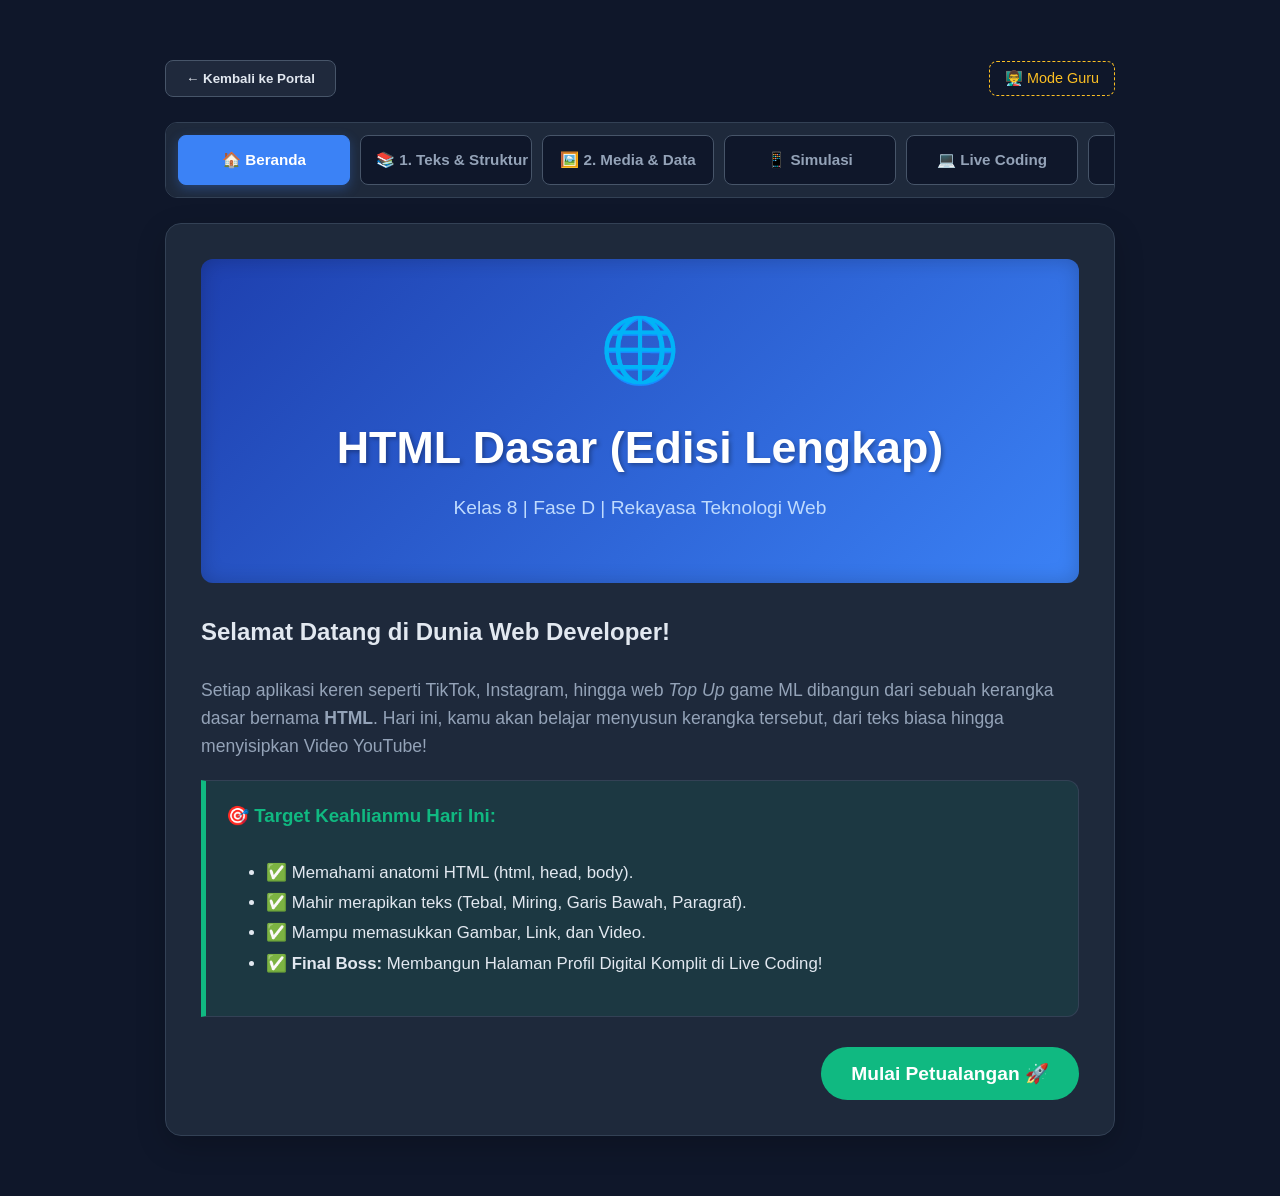
==== commit 25312ff4: "fix kirim nilai adn progress" ====
--- a/materi/html-dasar.html
+++ b/materi/html-dasar.html
@@ -10,45 +10,38 @@
         body { background-color: #0f172a; color: #e2e8f0; font-family: 'Segoe UI', Tahoma, Geneva, Verdana, sans-serif; line-height: 1.6; }
         .mpi-container { max-width: 950px; margin: 0 auto; padding: 20px; }
         
-        /* Navigasi Tab Horizontal Scrollable untuk HP */
         .tab-nav { display: flex; gap: 10px; overflow-x: auto; margin-bottom: 25px; background: #1e293b; padding: 12px; border-radius: 12px; border: 1px solid #334155; scrollbar-width: none; }
         .tab-nav::-webkit-scrollbar { display: none; }
         .tab-btn { flex: 1; min-width: 140px; padding: 12px 15px; background: #0f172a; color: #94a3b8; border: 1px solid #475569; border-radius: 8px; cursor: pointer; font-weight: bold; transition: 0.3s; text-align: center; font-size: 0.95rem; white-space: nowrap; }
         .tab-btn.active { background: #3b82f6; color: white; border-color: #3b82f6; box-shadow: 0 4px 12px rgba(59, 130, 246, 0.3); }
         .tab-btn:hover:not(.active) { background: #334155; color: white; }
         
-        /* Konten Tab & Animasi */
         .tab-content { display: none; background: #1e293b; padding: 35px; border-radius: 16px; border: 1px solid #334155; animation: slideUp 0.5s cubic-bezier(0.16, 1, 0.3, 1); box-shadow: 0 10px 30px rgba(0,0,0,0.2); }
         .tab-content.active { display: block; }
         @keyframes slideUp { from { opacity: 0; transform: translateY(20px); } to { opacity: 1; transform: translateY(0); } }
 
-        /* Komponen Tipografi & Kartu */
         .card { background: #0f172a; border-left: 5px solid #38bdf8; padding: 20px; margin: 20px 0; border-radius: 0 12px 12px 0; }
         .card-alert { border-left-color: #ef4444; background: rgba(239, 68, 68, 0.1); }
         .card-success { border-left-color: #10b981; background: rgba(16, 185, 129, 0.1); }
         .highlight { color: #f472b6; font-family: 'Courier New', Courier, monospace; background: #334155; padding: 3px 8px; border-radius: 6px; font-weight: bold; font-size: 0.95em; }
         .code-block { background: #020617; color: #38bdf8; padding: 15px; border-radius: 8px; font-family: monospace; overflow-x: auto; border: 1px solid #334155; margin: 10px 0; }
         
-        /* Simulasi HP */
         .phone-mockup { width: 300px; height: 500px; border: 12px solid #0f172a; border-radius: 30px; background: white; margin: 0 auto; position: relative; overflow: hidden; box-shadow: 0 10px 25px rgba(0,0,0,0.5); }
         .phone-notch { position: absolute; top: 0; left: 50%; transform: translateX(-50%); width: 120px; height: 25px; background: #0f172a; border-bottom-left-radius: 15px; border-bottom-right-radius: 15px; z-index: 10; }
         .phone-screen { width: 100%; height: 100%; padding: 40px 15px 15px 15px; box-sizing: border-box; overflow-y: auto; color: #0f172a; font-family: sans-serif; }
         .control-panel { display: grid; grid-template-columns: repeat(auto-fit, minmax(140px, 1fr)); gap: 10px; margin-top: 20px; }
         
-        /* Tombol Aksi */
         .btn-action { background: #10b981; color: white; border: none; padding: 12px 20px; border-radius: 8px; cursor: pointer; font-weight: bold; font-size: 1rem; transition: 0.2s; text-align: center; text-decoration: none; display: inline-block; }
         .btn-action:hover { background: #059669; transform: translateY(-2px); }
         .btn-action.secondary { background: #475569; }
         .btn-action.secondary:hover { background: #334155; }
 
-        /* Live Editor Grid */
         .editor-wrapper { display: grid; grid-template-columns: 1fr 1fr; gap: 20px; margin-top: 20px; }
         @media (max-width: 768px) { .editor-wrapper { grid-template-columns: 1fr; } }
         .editor-box { display: flex; flex-direction: column; }
-        .editor-box textarea { width: 100%; height: 350px; background: #020617; color: #10b981; border: 1px solid #475569; border-radius: 12px; padding: 20px; font-family: 'Courier New', Courier, monospace; font-size: 15px; resize: vertical; box-shadow: inset 0 2px 10px rgba(0,0,0,0.3); box-sizing: border-box; }
-.editor-box iframe { width: 100%; height: 350px; background: #ffffff; border: 1px solid #475569; border-radius: 12px; box-shadow: 0 4px 12px rgba(0,0,0,0.1); box-sizing: border-box; }
-
-        /* Kuis Interaktif */
+        .editor-box textarea { width: 100%; height: 450px; background: #020617; color: #10b981; border: 1px solid #475569; border-radius: 12px; padding: 20px; font-family: 'Courier New', Courier, monospace; font-size: 14px; resize: vertical; box-shadow: inset 0 2px 10px rgba(0,0,0,0.3); box-sizing: border-box; }
+        .editor-box iframe { width: 100%; height: 450px; background: #ffffff; border: 1px solid #475569; border-radius: 12px; box-shadow: 0 4px 12px rgba(0,0,0,0.1); box-sizing: border-box; }
+
         .quiz-card { background: #0f172a; padding: 25px; border-radius: 12px; border: 2px solid #334155; margin-bottom: 20px; transition: 0.3s; }
         .quiz-card h4 { margin-top: 0; color: #f8fafc; font-size: 1.1rem; }
         .quiz-badge { font-size: 0.75rem; padding: 4px 10px; border-radius: 20px; background: #1e293b; border: 1px solid #475569; margin-left: 10px; display: inline-block; vertical-align: middle; }
@@ -59,8 +52,11 @@
         .option-label:hover { background: #334155; border-color: #38bdf8; }
         .option-label input { margin-right: 15px; transform: scale(1.2); }
 
-        /* Mode Guru */
         .teacher-mode { background: linear-gradient(145deg, #451a03, #78350f); border: 1px solid #b45309; padding: 20px; border-radius: 12px; margin-bottom: 25px; display: none; color: #fef3c7; }
+        
+        table.demo-table { width: 100%; border-collapse: collapse; margin: 10px 0; color: white; background: #0f172a; }
+        table.demo-table th, table.demo-table td { border: 1px solid #475569; padding: 8px; text-align: left; }
+        table.demo-table th { background: #334155; color: #38bdf8; }
     </style>
 </head>
 <body>
@@ -71,21 +67,21 @@
             <button onclick="toggleTeacherMode()" style="background: transparent; color: #fbbf24; border: 1px dashed #fbbf24; padding: 8px 15px; border-radius: 8px; font-size: 0.9rem; cursor: pointer;">👨‍🏫 Mode Guru</button>
         </div>
 
-        <!-- Panel Mode Guru (Tersembunyi by Default) -->
+        <!-- Panel Mode Guru -->
         <div class="teacher-mode" id="teacher-mode">
             <h3 style="color: #fbbf24; margin-top: 0; display: flex; align-items: center; gap: 10px;"><span>👨‍🏫</span> Catatan Pedagogis untuk Guru</h3>
             <ul style="font-size: 0.95rem; margin-bottom: 0; padding-left: 20px;">
-                <li style="margin-bottom: 8px;"><strong>Fokus CP/TP:</strong> Siswa menguasai struktur dasar dokumen web dan elemen semantik utama (Teks, Gambar, Tautan).</li>
-                <li style="margin-bottom: 8px;"><strong>Aktivitas Kelas:</strong> Gunakan Tab Simulasi di proyektor. Minta siswa menebak apa yang terjadi sebelum tombol diklik.</li>
-                <li><strong>Miskonsepsi Kritis:</strong> Siswa kelas 8 sering lupa menambahkan atribut <code>src</code> pada gambar atau salah mengetik <code>href</code> pada link. Tekankan bahwa tag ini butuh "alamat tujuan".</li>
+                <li style="margin-bottom: 8px;"><strong>Fokus CP/TP:</strong> Siswa menguasai struktur dasar dokumen web, format teks, media (gambar & video), dan tabel dasar.</li>
+                <li style="margin-bottom: 8px;"><strong>Aktivitas Kelas:</strong> Saat Live Coding, bebaskan siswa menyisipkan link video YouTube musik/game favorit mereka agar lebih antusias.</li>
+                <li><strong>Miskonsepsi Kritis:</strong> Jelaskan bedanya tag yang berpasangan (butuh penutup seperti <code>&lt;/p&gt;</code>) dan tag tunggal (tanpa penutup seperti <code>&lt;br&gt;</code>, <code>&lt;hr&gt;</code>, <code>&lt;img&gt;</code>).</li>
             </ul>
         </div>
 
         <!-- Sistem Tab Navigasi -->
         <div class="tab-nav">
             <div class="tab-btn active" onclick="bukaTab(event, 'tab-beranda')">🏠 Beranda</div>
-            <div class="tab-btn" onclick="bukaTab(event, 'tab-teori-1')">📚 1. Anatomi HTML</div>
-            <div class="tab-btn" onclick="bukaTab(event, 'tab-teori-2')">🖼️ 2. Gambar & Link</div>
+            <div class="tab-btn" onclick="bukaTab(event, 'tab-teori-1')">📚 1. Teks & Struktur</div>
+            <div class="tab-btn" onclick="bukaTab(event, 'tab-teori-2')">🖼️ 2. Media & Data</div>
             <div class="tab-btn" onclick="bukaTab(event, 'tab-simulasi')">📱 Simulasi</div>
             <div class="tab-btn" onclick="bukaTab(event, 'tab-coding')">💻 Live Coding</div>
             <div class="tab-btn" onclick="bukaTab(event, 'tab-kuis')">🏆 Misi Akhir</div>
@@ -95,20 +91,20 @@
         <div id="tab-beranda" class="tab-content active">
             <div style="background: linear-gradient(135deg, #1e40af, #3b82f6); padding: 40px 20px; border-radius: 12px; text-align: center; margin-bottom: 30px; box-shadow: inset 0 0 20px rgba(0,0,0,0.2);">
                 <span style="font-size: 4rem; display: block; margin-bottom: 10px;">🌐</span>
-                <h1 style="color: white; font-size: 2.8rem; margin: 0; text-shadow: 2px 2px 4px rgba(0,0,0,0.3);">HTML Dasar</h1>
+                <h1 style="color: white; font-size: 2.8rem; margin: 0; text-shadow: 2px 2px 4px rgba(0,0,0,0.3);">HTML Dasar (Edisi Lengkap)</h1>
                 <p style="color: #bfdbfe; font-size: 1.2rem; margin-top: 10px;">Kelas 8 | Fase D | Rekayasa Teknologi Web</p>
             </div>
             
             <h3 style="color: #e2e8f0; font-size: 1.5rem;">Selamat Datang di Dunia Web Developer!</h3>
-            <p style="font-size: 1.1rem; color: #94a3b8;">Setiap aplikasi keren seperti TikTok, Instagram, hingga menu di dalam game Mobile Legends dibangun dari sebuah kerangka dasar. Kerangka itu bernama <strong>HTML</strong>. Hari ini, kamu tidak lagi hanya menjadi penikmat internet, tapi kamu akan belajar menjadi <strong>Pencipta</strong>.</p>
+            <p style="font-size: 1.1rem; color: #94a3b8;">Setiap aplikasi keren seperti TikTok, Instagram, hingga web <i>Top Up</i> game ML dibangun dari sebuah kerangka dasar bernama <strong>HTML</strong>. Hari ini, kamu akan belajar menyusun kerangka tersebut, dari teks biasa hingga menyisipkan Video YouTube!</p>
 
             <div class="card card-success">
                 <h3 style="color: #10b981; margin-top: 0;">🎯 Target Keahlianmu Hari Ini:</h3>
                 <ul style="line-height: 1.8; font-size: 1.05rem;">
-                    <li>✅ Memahami anatomi struktur HTML (seperti anatomi tubuh manusia).</li>
-                    <li>✅ Mampu membuat teks dengan ukuran berbeda (Heading & Paragraph).</li>
-                    <li>✅ Mampu memasukkan gambar dan menyambungkan halaman (Hyperlink).</li>
-                    <li>✅ <strong>Final Boss:</strong> Membuat Kartu Profil Digitalmu sendiri!</li>
+                    <li>✅ Memahami anatomi HTML (html, head, body).</li>
+                    <li>✅ Mahir merapikan teks (Tebal, Miring, Garis Bawah, Paragraf).</li>
+                    <li>✅ Mampu memasukkan Gambar, Link, dan Video.</li>
+                    <li>✅ <strong>Final Boss:</strong> Membangun Halaman Profil Digital Komplit di Live Coding!</li>
                 </ul>
             </div>
             
@@ -119,48 +115,48 @@
 
         <!-- TAB 2: TEORI 1 (Anatomi & Teks) -->
         <div id="tab-teori-1" class="tab-content">
-            <h2 style="color: #38bdf8; font-size: 2rem; border-bottom: 2px solid #334155; padding-bottom: 15px;">📚 Bagian 1: Anatomi HTML</h2>
-            <p><strong>HTML (HyperText Markup Language)</strong> adalah bahasa "penanda". Bayangkan HTML seperti robot kosong yang belum dicat. Untuk merakit robot ini, kita membutuhkan bagian tubuh utama.</p>
-
+            <h2 style="color: #38bdf8; font-size: 2rem; border-bottom: 2px solid #334155; padding-bottom: 15px;">📚 Bagian 1: Anatomi & Format Teks</h2>
+            
             <div class="card">
-                <h3 style="color: #38bdf8; margin-top: 0;">🤖 Struktur Manusia HTML</h3>
+                <h3 style="color: #38bdf8; margin-top: 0;">🤖 Struktur "Manusia" HTML</h3>
                 <p>Website yang valid HARUS memiliki 3 bungkus utama ini:</p>
                 <div class="code-block">
 &lt;html&gt;
   &lt;head&gt;
-    &lt;title&gt;Judul di Tab Browser&lt;/title&gt;
+    &lt;title&gt;Nama di Tab Browser&lt;/title&gt;
   &lt;/head&gt;
-  
   &lt;body&gt;
-    Semua yang DILIHAT PENGUNJUNG ditaruh di sini!
+    Semua isi website yang dilihat pengunjung ditaruh di sini!
   &lt;/body&gt;
 &lt;/html&gt;
                 </div>
-                <p style="margin-top: 15px;"><strong>Penjelasan:</strong><br>
-                1. <span class="highlight">&lt;html&gt;</span>: Kulit terluar yang membungkus seluruh tubuh.<br>
-                2. <span class="highlight">&lt;head&gt;</span>: Otak sistem. Berisi hal penting tapi <em>tidak terlihat</em> langsung di layar (seperti nama tab di atas browser).<br>
-                3. <span class="highlight">&lt;body&gt;</span>: Badan utama. Teks, foto, video, dan tombol semuanya WAJIB masuk ke dalam tag body ini.</p>
-            </div>
-
-            <h3 style="color: #e2e8f0; margin-top: 40px;">Mengisi Body dengan Teks</h3>
-            <p>Di dalam <code>&lt;body&gt;</code>, kita tidak boleh sembarangan menulis. Kita harus memberi tahu browser, apakah teks itu sebuah "Judul Besar" atau sekadar "Paragraf biasa".</p>
-            
-            <div style="display: grid; grid-template-columns: repeat(auto-fit, minmax(300px, 1fr)); gap: 20px;">
+            </div>
+
+            <h3 style="color: #e2e8f0; margin-top: 40px;">✏️ Membuat Teks & Dekorasi</h3>
+            <p>Di dalam <code>&lt;body&gt;</code>, kita tidak bisa langsung mengetik seperti di Microsoft Word. Kita butuh "Tag" (Penanda).</p>
+            
+            <div style="display: grid; grid-template-columns: 1fr 1fr; gap: 20px;">
                 <div style="background: #0f172a; padding: 20px; border-radius: 12px; border: 1px solid #334155;">
-                    <h4 style="color: #fbbf24; margin-top: 0;">1. Heading (Judul)</h4>
-                    <p>Gunakan tag <code>&lt;h1&gt;</code> sampai <code>&lt;h6&gt;</code>. Angka 1 paling besar, angka 6 paling kecil.</p>
-                    <code class="highlight">&lt;h1&gt;Berita Utama&lt;/h1&gt;</code>
+                    <h4 style="color: #fbbf24; margin-top: 0;">1. Judul & Paragraf</h4>
+                    <p><code>&lt;h1&gt;Judul Terbesar&lt;/h1&gt;</code><br>
+                    <code>&lt;h6&gt;Judul Terkecil&lt;/h6&gt;</code><br>
+                    <code>&lt;p&gt;Untuk paragraf panjang&lt;/p&gt;</code></p>
                 </div>
                 <div style="background: #0f172a; padding: 20px; border-radius: 12px; border: 1px solid #334155;">
-                    <h4 style="color: #10b981; margin-top: 0;">2. Paragraph (Paragraf)</h4>
-                    <p>Digunakan untuk teks panjang atau penjelasan. Gunakan tag <code>&lt;p&gt;</code>.</p>
-                    <code class="highlight">&lt;p&gt;Ini teks panjang...&lt;/p&gt;</code>
-                </div>
-            </div>
-
-            <div class="card card-alert" style="margin-top: 30px;">
-                <h4 style="color: #ef4444; margin-top: 0;">⚠️ Aturan Emas Web Developer</h4>
-                <p>Setiap kali membuka tag, kamu <strong>wajib</strong> menutupnya dengan tanda garis miring (slash <code>/</code>). Jika kamu mengetik <code>&lt;h1&gt;</code>, maka di akhir kalimat harus ditutup dengan <code>&lt;/h1&gt;</code>. Jika lupa, seluruh tampilan websitemu bisa hancur berantakan!</p>
+                    <h4 style="color: #10b981; margin-top: 0;">2. Format Teks (Dekorasi)</h4>
+                    <p><code>&lt;b&gt;<b>Teks Tebal (Bold)</b>&lt;/b&gt;</code><br>
+                    <code>&lt;i&gt;<i>Teks Miring (Italic)</i>&lt;/i&gt;</code><br>
+                    <code>&lt;u&gt;<u>Garis Bawah (Underline)</u>&lt;/u&gt;</code></p>
+                </div>
+            </div>
+
+            <div class="card" style="border-color: #a855f7; margin-top: 20px;">
+                <h4 style="color: #a855f7; margin-top: 0;">✂️ Tag Spasi & Garis (Tag Jomblo)</h4>
+                <p>Sebagian besar tag harus ditutup pakai <code>/</code>, tapi ada tag unik yang berdiri sendiri (tidak butuh penutup):</p>
+                <ul>
+                    <li><code>&lt;br&gt;</code> (Break): Untuk pindah baris (seperti tombol <i>Enter</i>).</li>
+                    <li><code>&lt;hr&gt;</code> (Horizontal Rule): Untuk membuat garis lurus pembatas.</li>
+                </ul>
             </div>
             
             <div style="display: flex; justify-content: space-between; margin-top: 40px;">
@@ -171,35 +167,51 @@
 
         <!-- TAB 3: TEORI 2 (Media Lanjutan) -->
         <div id="tab-teori-2" class="tab-content">
-            <h2 style="color: #38bdf8; font-size: 2rem; border-bottom: 2px solid #334155; padding-bottom: 15px;">🖼️ Bagian 2: Memasukkan Gambar & Link</h2>
-            <p>Website yang isinya cuma teks pasti membosankan. Mari pelajari cara memasukkan gambar dan membuat tombol yang bisa diklik (Hyperlink).</p>
-
-            <div class="card" style="border-color: #a855f7;">
-                <h3 style="color: #a855f7; margin-top: 0;">📸 Menampilkan Gambar (Tag img)</h3>
-                <p>Tag gambar sangat spesial karena dia <strong>tidak butuh tag penutup</strong>. Namun, dia wajib memiliki "atribut" bernama <code>src</code> (source/sumber) agar browser tahu gambar mana yang harus dimuat.</p>
+            <h2 style="color: #38bdf8; font-size: 2rem; border-bottom: 2px solid #334155; padding-bottom: 15px;">🖼️ Bagian 2: Gambar, Video, & Tabel</h2>
+            
+            <div class="card" style="border-color: #f59e0b;">
+                <h3 style="color: #f59e0b; margin-top: 0;">🔗 Link & Gambar</h3>
+                <p><strong>Link:</strong> Menggunakan tag <code>&lt;a href="..."&gt;</code> (Anchor).</p>
+                <p><strong>Gambar:</strong> Menggunakan tag <code>&lt;img src="..."&gt;</code> (Tanpa penutup).</p>
                 <div class="code-block">
-&lt;img src="link-gambar.jpg" width="300"&gt;
-                </div>
-                <p style="font-size: 0.9rem; margin-top: 10px; color: #94a3b8;">*Atribut <code>width</code> opsional, digunakan untuk mengatur lebar gambar.</p>
-            </div>
-
-            <div class="card" style="border-color: #3b82f6;">
-                <h3 style="color: #3b82f6; margin-top: 0;">🔗 Membuat Tautan (Tag a / Anchor)</h3>
-                <p>Ingin teks atau tulisanmu bisa diklik dan pindah ke halaman lain (seperti pindah ke YouTube)? Gunakan tag <code>&lt;a&gt;</code> dengan atribut <code>href</code> (hypertext reference).</p>
+&lt;a href="https://google.com"&gt;Buka Google&lt;/a&gt;
+&lt;img src="foto-kucing.jpg" width="200"&gt;
+                </div>
+            </div>
+
+            <div class="card" style="border-color: #ef4444;">
+                <h3 style="color: #ef4444; margin-top: 0;">▶️ Menyisipkan Video YouTube</h3>
+                <p>Mau menampilkan video di webmu? Sangat mudah! Gunakan tag <code>&lt;iframe&gt;</code>. Kamu bisa mendapatkan kodenya dengan klik "Bagikan" -> "Sematkan" (Embed) di YouTube.</p>
                 <div class="code-block">
-&lt;a href="https://youtube.com"&gt;Klik untuk Buka YouTube&lt;/a&gt;
-                </div>
-            </div>
-
-            <div class="card" style="border-color: #f59e0b;">
-                <h3 style="color: #f59e0b; margin-top: 0;">📋 Membuat Daftar Barang (List)</h3>
-                <p>Untuk membuat urutan seperti "Top 3 Game Favorit", kita gunakan perpaduan tag <code>&lt;ul&gt;</code> (Unordered List - tanpa angka) atau <code>&lt;ol&gt;</code> (Ordered List - pakai angka), yang di dalamnya diisi dengan <code>&lt;li&gt;</code> (List Item).</p>
-                <div class="code-block">
-&lt;ol&gt;
-  &lt;li&gt;Mobile Legends&lt;/li&gt;
-  &lt;li&gt;Valorant&lt;/li&gt;
-  &lt;li&gt;Minecraft&lt;/li&gt;
-&lt;/ol&gt;
+&lt;iframe width="300" height="200" src="https://www.youtube.com/embed/XXXXXX"&gt;&lt;/iframe&gt;
+                </div>
+            </div>
+
+            <div class="card" style="border-color: #10b981;">
+                <h3 style="color: #10b981; margin-top: 0;">📊 Membuat Tabel Data</h3>
+                <p>Tabel sangat penting untuk menyusun data jadwal pelajaran atau skor game. Butuh 3 tag untuk membuatnya:</p>
+                <ul>
+                    <li><code>&lt;table&gt;</code> : Kotak utama pembungkus tabel.</li>
+                    <li><code>&lt;tr&gt;</code> (Table Row) : Membuat Baris (mendatar).</li>
+                    <li><code>&lt;td&gt;</code> (Table Data) : Membuat Kolom (kotak isi data).</li>
+                </ul>
+                <div style="display: flex; flex-wrap: wrap; gap: 20px; align-items: center; margin-top: 15px; background: #0f172a; padding: 15px; border-radius: 8px;">
+                    <div style="flex: 1; min-width: 200px;">
+<pre style="color: #38bdf8; margin: 0; font-family: monospace;">
+&lt;table border="1"&gt;
+  &lt;tr&gt;
+    &lt;td&gt;Nama&lt;/td&gt;
+    &lt;td&gt;Kelas&lt;/td&gt;
+  &lt;/tr&gt;
+&lt;/table&gt;
+</pre>
+                    </div>
+                    <div style="flex: 1; min-width: 200px;">
+                        <span style="color: #94a3b8; font-size: 0.9rem;">Hasilnya:</span>
+                        <table class="demo-table">
+                            <tr><td>Nama</td><td>Kelas</td></tr>
+                        </table>
+                    </div>
                 </div>
             </div>
             
@@ -214,7 +226,6 @@
             <h2 style="text-align: center; color: #38bdf8; margin-bottom: 5px;">📱 Simulasi DOM HTML</h2>
             <p style="text-align: center; color: #94a3b8; margin-bottom: 30px;">Berperanlah sebagai Browser. Suntikkan elemen HTML ke dalam layar HP di bawah ini dengan mengeklik tombol yang tersedia.</p>
             
-            <!-- Mockup HP -->
             <div class="phone-mockup">
                 <div class="phone-notch"></div>
                 <div class="phone-screen" id="sim-screen">
@@ -224,53 +235,55 @@
                 </div>
             </div>
 
-            <!-- Panel Kontrol Simulasi -->
             <div class="control-panel">
-                <button class="btn-action" style="background: #3b82f6;" onclick="injectElement('h1')">+ Tambah &lt;h1&gt;</button>
-                <button class="btn-action" style="background: #10b981;" onclick="injectElement('p')">+ Tambah &lt;p&gt;</button>
-                <button class="btn-action" style="background: #a855f7;" onclick="injectElement('img')">+ Tambah &lt;img&gt;</button>
-                <button class="btn-action" style="background: #f59e0b;" onclick="injectElement('a')">+ Tambah &lt;a&gt;</button>
+                <button class="btn-action" style="background: #3b82f6;" onclick="injectElement('h1')">+ &lt;h1&gt; Judul</button>
+                <button class="btn-action" style="background: #10b981;" onclick="injectElement('p')">+ &lt;p&gt; Teks Biasa</button>
+                <button class="btn-action" style="background: #8b5cf6;" onclick="injectElement('b')">+ &lt;b&gt; Teks Tebal</button>
+                <button class="btn-action" style="background: #f59e0b;" onclick="injectElement('img')">+ &lt;img&gt; Gambar</button>
+                <button class="btn-action" style="background: #ec4899;" onclick="injectElement('hr')">+ &lt;hr&gt; Garis</button>
                 <button class="btn-action" style="background: #ef4444; grid-column: 1 / -1;" onclick="injectElement('clear')">🗑️ Bersihkan Layar</button>
             </div>
 
             <div style="display: flex; justify-content: space-between; margin-top: 50px;">
                 <button onclick="bukaTab(null, 'tab-teori-2')" class="btn-action secondary">← Kembali</button>
-                <button onclick="bukaTab(null, 'tab-coding')" class="btn-action">Lanjut Uji Praktek →</button>
+                <button onclick="bukaTab(null, 'tab-coding')" class="btn-action">Lanjut Uji Praktek 💻 →</button>
             </div>
         </div>
 
         <!-- TAB 5: LIVE CODING -->
         <div id="tab-coding" class="tab-content">
-            <h2 style="color: #38bdf8; border-bottom: 2px solid #334155; padding-bottom: 10px;">💻 Misi Akhir: Kartu Profil Digital</h2>
-            <p>Kerangka website di bawah ini masih berantakan dan ada kode yang hilang. <strong>Tugasmu:</strong></p>
-            <ul style="color: #94a3b8; font-size: 0.95rem;">
-                <li>Ubah teks <code>NAMA_KAMU_DISINI</code> menjadi nama aslimu.</li>
-                <li>Hapus tanda komentar <code>&lt;!-- --&gt;</code> dan perbaiki tag gambar yang hilang atribut <code>src</code>-nya.</li>
-                <li>Tambahkan satu hobi baru di dalam urutan List <code>&lt;li&gt;</code>.</li>
-            </ul>
+            <h2 style="color: #38bdf8; border-bottom: 2px solid #334155; padding-bottom: 10px;">💻 Misi Praktek: Halaman Web Komplit</h2>
+            <p>Di bawah ini ada kode *blueprint* yang belum selesai. Selesaikan 4 misi di dalam kode editor (sebelah kiri) agar tampilan *browser* (sebelah kanan) menjadi rapi dan menarik!</p>
             
             <div class="editor-wrapper">
                 <div class="editor-box">
-                    <label style="margin-bottom: 8px; color: #f472b6; font-weight: bold; font-family: monospace;">index.html</label>
+                    <label style="margin-bottom: 8px; color: #f472b6; font-weight: bold; font-family: monospace;">index.html (Ketik kodemu di sini)</label>
                     <textarea id="html-editor" onkeyup="updateLivePreview()" spellcheck="false">
-<h1>Profil NAMA_KAMU_DISINI</h1>
-
-<p>Halo! Saya adalah siswa MTsN 1 Trenggalek yang sedang belajar menjadi Fullstack Developer.</p>
-
-<!-- TUGAS 1: Tambahkan link gambar di dalam tanda kutip src="" di bawah ini -->
-<!-- Gunakan link ini: https://ui-avatars.com/api/?name=Hacker&background=random -->
-<img src="" width="120">
-
-<h3>Skill & Hobi Saya:</h3>
+<h1>Selamat Datang di Web NAMA_KAMU</h1>
+
+<!-- MISI 1: Tebalkan kata "Web Developer" di bawah ini menggunakan tag <b> -->
+<p>Halo, saya adalah siswa MTsN 1 Trenggalek yang bercita-cita menjadi Web Developer.</p>
+
+<hr>
+
+<!-- MISI 2: Tambahkan link gambar ke dalam atribut src="" di bawah ini -->
+<!-- Link bantuan: https://ui-avatars.com/api/?name=Hacker&background=random -->
+<img src="" width="150">
+
+<h3>Game & Hobi Favorit:</h3>
 <ul>
-  <li>Main Mobile Legends</li>
-  <li>Belajar Koding HTML</li>
-  <!-- TUGAS 2: Tambahkan 1 tag <li> lagi di bawah tulisan ini -->
+  <li>Bermain Coding</li>
+  <!-- MISI 3: Tambahkan 1 hobi lagi di bawah ini pakai tag <li> -->
   
 </ul>
 
-<!-- TUGAS 3: Lengkapi tag penutup dari tautan di bawah ini -->
-<a href="https://google.com">Cari Jawaban di Google</a
+<h3>Data Diri (Tabel)</h3>
+<!-- MISI 4: Lengkapi tag penutup tabel </table> dan baris </tr> di bawah -->
+<table border="1">
+  <tr>
+    <td>Kelas</td>
+    <td>8 Web Dev</td>
+  
                     </textarea>
                 </div>
                 
@@ -282,7 +295,7 @@
 
             <div style="display: flex; justify-content: space-between; margin-top: 40px;">
                 <button onclick="bukaTab(null, 'tab-simulasi')" class="btn-action secondary">← Kembali</button>
-                <button onclick="bukaTab(null, 'tab-kuis')" class="btn-action" style="background: #f59e0b;">Selesai Praktek, Lanjut Ujian! →</button>
+                <button onclick="bukaTab(null, 'tab-kuis')" class="btn-action" style="background: #f59e0b;">Selesai Praktek, Tantang Ujian! 🏆</button>
             </div>
         </div>
 
@@ -292,41 +305,36 @@
             <p style="text-align: center; color: #94a3b8; margin-bottom: 30px;">Selesaikan 4 pertanyaan ini untuk membuktikan pemahamanmu. Jawabanmu akan langsung dinilai oleh sistem Pak Fajar.</p>
 
             <div id="quiz-container">
-                <!-- Pertanyaan 1 -->
                 <div class="quiz-card" id="q1-box">
-                    <h4>1. Mengapa isi teks paragraf kita tidak boleh diletakkan di dalam tag <code>&lt;head&gt;</code>? <span class="quiz-badge level-1">Pemahaman</span></h4>
-                    <label class="option-label"><input type="radio" name="q1" value="a"> Karena head hanya untuk gambar.</label>
-                    <label class="option-label"><input type="radio" name="q1" value="b"> Karena apapun yang ada di dalam head tidak akan terlihat di layar halaman web utama.</label>
-                    <label class="option-label"><input type="radio" name="q1" value="c"> Karena head menyebabkan error pada server.</label>
-                </div>
-
-                <!-- Pertanyaan 2 -->
+                    <h4>1. Tag manakah yang digunakan untuk membuat sebuah teks menjadi <b>Tebal</b> dan <i>Miring</i> secara berurutan? <span class="quiz-badge level-1">Pemahaman</span></h4>
+                    <label class="option-label"><input type="radio" name="q1" value="a"> &lt;b&gt; dan &lt;i&gt;</label>
+                    <label class="option-label"><input type="radio" name="q1" value="b"> &lt;u&gt; dan &lt;h1&gt;</label>
+                    <label class="option-label"><input type="radio" name="q1" value="c"> &lt;br&gt; dan &lt;hr&gt;</label>
+                </div>
+
                 <div class="quiz-card" id="q2-box">
-                    <h4>2. Tag HTML yang paling tepat untuk membuat "Judul Berita" paling besar adalah... <span class="quiz-badge level-1">Pemahaman</span></h4>
-                    <label class="option-label"><input type="radio" name="q2" value="a"> &lt;title&gt;</label>
-                    <label class="option-label"><input type="radio" name="q2" value="b"> &lt;p&gt;</label>
-                    <label class="option-label"><input type="radio" name="q2" value="c"> &lt;h1&gt;</label>
-                </div>
-
-                <!-- Pertanyaan 3 -->
+                    <h4>2. Tag yang tidak memerlukan pasangan penutup (Tag Jomblo) dari pilihan di bawah ini adalah... <span class="quiz-badge level-1">Pemahaman</span></h4>
+                    <label class="option-label"><input type="radio" name="q2" value="a"> &lt;table&gt;</label>
+                    <label class="option-label"><input type="radio" name="q2" value="b"> &lt;img&gt; dan &lt;br&gt;</label>
+                    <label class="option-label"><input type="radio" name="q2" value="c"> &lt;h1&gt; dan &lt;p&gt;</label>
+                </div>
+
                 <div class="quiz-card" id="q3-box">
-                    <h4>3. Cermati kode ini: <code>&lt;img src="logo.png"&gt;</code>. Apa fungsi dari "src" pada kode tersebut? <span class="quiz-badge level-2">Analisis</span></h4>
-                    <label class="option-label"><input type="radio" name="q3" value="a"> Menunjukkan sumber atau alamat file gambar yang harus dimuat.</label>
-                    <label class="option-label"><input type="radio" name="q3" value="b"> Membuat gambar menjadi bentuk lingkaran.</label>
-                    <label class="option-label"><input type="radio" name="q3" value="c"> Menutup tag gambar agar tidak error.</label>
-                </div>
-
-                <!-- Pertanyaan 4 -->
+                    <h4>3. Pada tag <code>&lt;a href="situs.com"&gt;</code>, fungsi dari atribut "href" adalah... <span class="quiz-badge level-2">Analisis</span></h4>
+                    <label class="option-label"><input type="radio" name="q3" value="a"> Mengubah warna teks menjadi biru.</label>
+                    <label class="option-label"><input type="radio" name="q3" value="b"> Menentukan alamat URL tujuan saat teks tersebut diklik.</label>
+                    <label class="option-label"><input type="radio" name="q3" value="c"> Menyembunyikan teks agar tidak terlihat.</label>
+                </div>
+
                 <div class="quiz-card" id="q4-box">
-                    <h4>4. Kamu disuruh membuat menu navigasi berupa daftar 3 buah link (Beranda, Profil, Kontak). Pasangan tag apa yang paling efisien digunakan bersamaan? <span class="quiz-badge level-3">HOTS / Penerapan</span></h4>
-                    <label class="option-label"><input type="radio" name="q4" value="a"> &lt;h1&gt; digabung dengan &lt;p&gt;</label>
-                    <label class="option-label"><input type="radio" name="q4" value="b"> &lt;ul&gt; digabung dengan &lt;li&gt; dan &lt;a&gt;</label>
-                    <label class="option-label"><input type="radio" name="q4" value="c"> &lt;body&gt; digabung dengan &lt;img&gt;</label>
+                    <h4>4. Jika kamu ingin membuat data jadwal piket harian yang rapi dengan baris dan kolom, tag utama apa saja yang kamu perlukan? <span class="quiz-badge level-3">HOTS / Penerapan</span></h4>
+                    <label class="option-label"><input type="radio" name="q4" value="a"> &lt;ul&gt; dan &lt;li&gt;</label>
+                    <label class="option-label"><input type="radio" name="q4" value="b"> &lt;img&gt; dan &lt;iframe&gt;</label>
+                    <label class="option-label"><input type="radio" name="q4" value="c"> &lt;table&gt;, &lt;tr&gt;, dan &lt;td&gt;</label>
                 </div>
 
                 <button onclick="prosesKuisLengkap()" class="btn-action" style="width: 100%; padding: 18px; font-size: 1.2rem; background: #3b82f6; margin-bottom: 25px;">Terkam Nilai Kuis 🚀</button>
                 
-                <!-- Hasil Kuis -->
                 <div id="hasil-box" style="display: none; background: #020617; padding: 30px; border-radius: 12px; border: 2px solid #38bdf8; text-align: center; margin-bottom: 40px; animation: slideUp 0.5s;">
                     <h2 id="teks-skor" style="font-size: 3rem; margin: 0; color: #10b981;">100</h2>
                     <p id="teks-evaluasi" style="font-size: 1.2rem; color: #fbbf24; margin-top: 10px; font-weight: bold;"></p>
@@ -354,9 +362,9 @@
                 <label style="display: block; color: #38bdf8; margin-bottom: 10px; font-weight: bold;">Bagaimana tingkat kesulitan materi HTML Dasar ini menurutmu?</label>
                 <select id="refleksi-siswa" style="width: 100%; padding: 15px; margin-bottom: 25px; border-radius: 8px; border: 1px solid #475569; background: #0f172a; color: white; box-sizing: border-box; font-size: 1rem;">
                     <option value="">-- Pilih Kejujuran Hatimu --</option>
-                    <option value="Sangat Paham">😁 Sangat Mudah! Logikanya bisa diterima.</option>
-                    <option value="Cukup Paham">🤔 Lumayan, tapi kadang masih lupa ketik tag penutup.</option>
-                    <option value="Masih Bingung">😵 Otakku nge-hang, butuh penjelasan langsung di kelas.</option>
+                    <option value="Sangat Paham">😁 Seru banget! Aku udah bisa bikin tabel & nyisipin video.</option>
+                    <option value="Cukup Paham">🤔 Lumayan paham, tapi butuh latihan bikin tabel lagi.</option>
+                    <option value="Masih Bingung">😵 Otakku nge-hang, kebanyakan kode. Pak Guru tolong bantu.</option>
                 </select>
                 
                 <button id="btn-selesai" onclick="kirimDatabaseAkhir()" class="btn-action" style="width: 100%; padding: 20px; font-size: 1.2rem; background: linear-gradient(135deg, #10b981, #059669); text-transform: uppercase; letter-spacing: 1px;">Kirim Data ke Server Pak Fajar 📡</button>
@@ -364,23 +372,18 @@
         </div>
     </div>
 
-    <!-- Panggil Logika Utama dari assets -->
     <script src="../assets/js/app.js"></script>
 
-    <!-- Script Internal Interaktivitas MPI -->
     <script>
-        // 1. Sistem Tab Navigasi Dinamis
         function bukaTab(evt, tabId) {
             const contents = document.getElementsByClassName("tab-content");
             for (let i = 0; i < contents.length; i++) contents[i].classList.remove("active");
-            
             const btns = document.getElementsByClassName("tab-btn");
             for (let i = 0; i < btns.length; i++) btns[i].classList.remove("active");
             
             document.getElementById(tabId).classList.add("active");
             if(evt) { 
                 evt.currentTarget.classList.add("active"); 
-                // Auto scroll tab nav ke elemen aktif di HP
                 evt.currentTarget.scrollIntoView({ behavior: 'smooth', block: 'nearest', inline: 'center' });
             } else {
                 for(let i=0; i<btns.length; i++){
@@ -393,54 +396,46 @@
             }
         }
 
-        // 2. Togel Mode Guru
         function toggleTeacherMode() {
             const tm = document.getElementById('teacher-mode');
             tm.style.display = (tm.style.display === 'none' || tm.style.display === '') ? 'block' : 'none';
         }
 
-        // 3. Simulasi Injeksi DOM HP
         const simScreen = document.getElementById('sim-screen');
         let simCount = 0;
         function injectElement(type) {
-            if (simCount === 0) simScreen.innerHTML = ''; // Bersihkan teks bantuan awal
-            
+            if (simCount === 0) simScreen.innerHTML = ''; 
             let elHTML = '';
-            if (type === 'h1') elHTML = '<h1 style="font-size:24px; color:#1e293b; margin-top:0;">Judul Aplikasi</h1>';
-            else if (type === 'p') elHTML = '<p style="font-size:14px; color:#475569;">Ini adalah teks paragraf yang menjelaskan isi dari konten yang ada di layar smartphone.</p>';
-            else if (type === 'img') elHTML = '<div style="width:100%; height:120px; background:#e2e8f0; border-radius:8px; display:flex; align-items:center; justify-content:center; margin:10px 0; border:2px dashed #94a3b8; color:#64748b; font-weight:bold;">[Area Gambar Dimuat]</div>';
-            else if (type === 'a') elHTML = '<a href="#" style="display:block; padding:12px; background:#3b82f6; color:white; text-align:center; border-radius:6px; text-decoration:none; margin-top:10px; font-weight:bold;">Tombol Link Aksi</a>';
+            if (type === 'h1') elHTML = '<h1 style="font-size:20px; color:#1e293b; margin-bottom:5px;">Ini Judul</h1>';
+            else if (type === 'p') elHTML = '<p style="font-size:14px; color:#475569; margin-top:0;">Ini adalah paragraf penjelas.</p>';
+            else if (type === 'b') elHTML = '<div style="margin-bottom:10px;">Ini teks biasa, dan <b>Ini Teks Tebal</b></div>';
+            else if (type === 'hr') elHTML = '<hr style="border: 1px solid #cbd5e1; width: 100%; margin: 15px 0;">';
+            else if (type === 'img') elHTML = '<div style="width:100%; height:100px; background:#e2e8f0; border-radius:8px; display:flex; align-items:center; justify-content:center; margin:10px 0; color:#64748b; font-size:12px;">[Gambar Termuat]</div>';
             else if (type === 'clear') {
                 simScreen.innerHTML = '<div style="height: 100%; display: flex; align-items: center; justify-content: center; color: #cbd5e1; text-align: center; font-style: italic;">Layar dibersihkan.<br>Mulai dari awal.</div>';
                 simCount = 0;
                 return;
             }
-
             simScreen.insertAdjacentHTML('beforeend', elHTML);
             simCount++;
-            simScreen.scrollTop = simScreen.scrollHeight; // Auto scroll kebawah
+            simScreen.scrollTop = simScreen.scrollHeight; 
         }
 
-        // 4. Live Coding Editor Parser
         function updateLivePreview() {
             const code = document.getElementById('html-editor').value;
             const iframe = document.getElementById('live-preview');
-            // Bungkus kode dengan sedikit styling dasar agar hasil preview lebih rapi
             const wrapper = `
                 <style>
-                    body { font-family: -apple-system, BlinkMacSystemFont, 'Segoe UI', Roboto, Helvetica, sans-serif; padding: 15px; color: #333; }
-                    h1 { color: #2563eb; }
-                    img { border-radius: 50%; box-shadow: 0 4px 6px rgba(0,0,0,0.1); }
-                    a { color: #10b981; text-decoration: none; font-weight: bold; }
-                    a:hover { text-decoration: underline; }
+                    body { font-family: sans-serif; padding: 15px; color: #333; }
+                    table { border-collapse: collapse; width: 100%; margin-top: 10px; }
+                    th, td { padding: 8px; text-align: left; }
                 </style>
                 ${code}
             `;
             iframe.srcdoc = wrapper;
         }
-        updateLivePreview(); // Render saat pertama load
-
-        // 5. Mesin Kuis & Evaluasi Lengkap
+        updateLivePreview(); 
+
         let nilaiAkhirMpi = 0;
         let kuisTelahDikerjakan = false;
 
@@ -456,26 +451,24 @@
                 return;
             }
 
-            // Kunci Jawaban (Masing-masing 25 Poin)
-            // Q1: b, Q2: c, Q3: a, Q4: b
+            // Kunci Jawaban: 1(a), 2(b), 3(b), 4(c)
             const boxes = ['q1-box', 'q2-box', 'q3-box', 'q4-box'];
             
-            if(q1.value === 'b') { skor += 25; document.getElementById(boxes[0]).style.borderColor = '#10b981'; } 
+            if(q1.value === 'a') { skor += 25; document.getElementById(boxes[0]).style.borderColor = '#10b981'; } 
             else { document.getElementById(boxes[0]).style.borderColor = '#ef4444'; }
 
-            if(q2.value === 'c') { skor += 25; document.getElementById(boxes[1]).style.borderColor = '#10b981'; } 
+            if(q2.value === 'b') { skor += 25; document.getElementById(boxes[1]).style.borderColor = '#10b981'; } 
             else { document.getElementById(boxes[1]).style.borderColor = '#ef4444'; }
 
-            if(q3.value === 'a') { skor += 25; document.getElementById(boxes[2]).style.borderColor = '#10b981'; } 
+            if(q3.value === 'b') { skor += 25; document.getElementById(boxes[2]).style.borderColor = '#10b981'; } 
             else { document.getElementById(boxes[2]).style.borderColor = '#ef4444'; }
 
-            if(q4.value === 'b') { skor += 25; document.getElementById(boxes[3]).style.borderColor = '#10b981'; } 
+            if(q4.value === 'c') { skor += 25; document.getElementById(boxes[3]).style.borderColor = '#10b981'; } 
             else { document.getElementById(boxes[3]).style.borderColor = '#ef4444'; }
 
             nilaiAkhirMpi = skor;
             kuisTelahDikerjakan = true;
 
-            // Tampilkan UI Hasil
             const hasilBox = document.getElementById('hasil-box');
             const teksSkor = document.getElementById('teks-skor');
             const teksEval = document.getElementById('teks-evaluasi');
@@ -483,7 +476,6 @@
             hasilBox.style.display = 'block';
             teksSkor.innerText = skor;
 
-            // Logika Feedback Dinamis
             if(skor === 100) {
                 teksSkor.style.color = '#10b981';
                 teksEval.innerText = "🌟 Master Developer! Logika HTML-mu tanpa cacat.";
@@ -492,14 +484,13 @@
                 teksEval.innerText = "👍 Sangat Baik! Sedikit lagi mencapai tingkat sempurna.";
             } else if (skor >= 50) {
                 teksSkor.style.color = '#f97316';
-                teksEval.innerText = "📚 Cukup Baik. Coba baca ulang fungsi atribut pada gambar dan link.";
+                teksEval.innerText = "📚 Cukup Baik. Jangan lupa bedakan atribut src dan href ya.";
             } else {
                 teksSkor.style.color = '#ef4444';
                 teksEval.innerText = "💪 Jangan menyerah! Koding memang butuh pembiasaan. Ulangi pelan-pelan ya.";
             }
         }
 
-        // 6. Router Pengiriman Data ke Google Sheets (app.js)
         function kirimDatabaseAkhir() {
             if(!kuisTelahDikerjakan) {
                 alert('Tolong kerjakan kuisnya dulu agar ada nilai yang bisa dikirim ke server!');
@@ -512,11 +503,8 @@
                 return;
             }
 
-            // Menggabungkan hasil (Contoh: "75 (Cukup Paham)")
-            const payloadData = `${nilaiAkhirMpi} (${refleksi})`;
-            
-            // Panggil API pengirim yang sudah disiapkan di app.js
-            kirimNilai('HTML Dasar Lengkap', payloadData);
+            // Memanggil API pengirim (app.js)
+            kirimDataGanda('HTML Dasar (Supercharge)', nilaiAkhirMpi, refleksi);
         }
     </script>
 </body>
